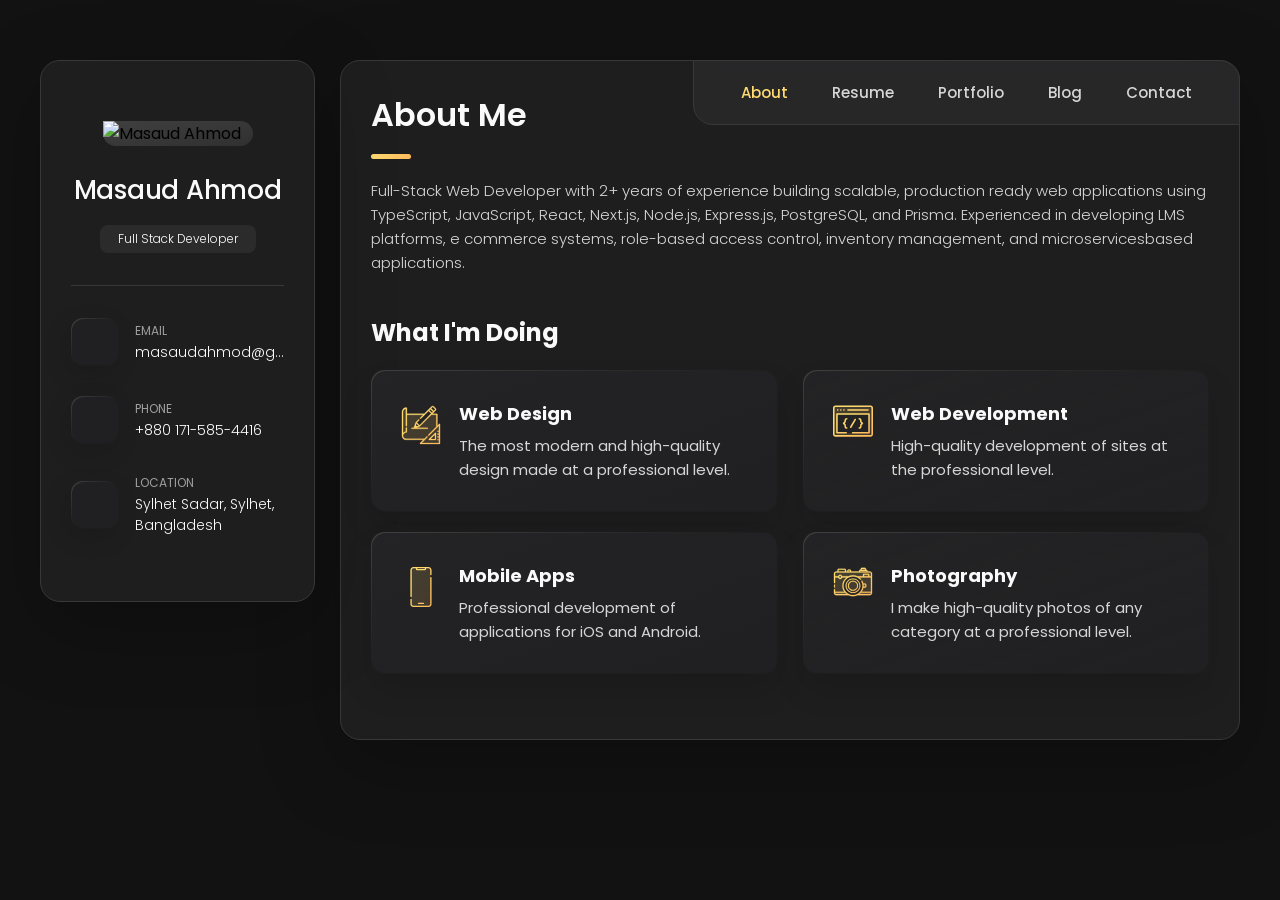
==== index.html @ 06e32bc2 "setup contact message api and wire with my backend server handle with fetch" ====
<!DOCTYPE html>
<html lang="en">

<head>
  <meta charset="UTF-8">
  <meta http-equiv="X-UA-Compatible" content="IE=edge">
  <meta name="viewport" content="width=device-width, initial-scale=1.0">
  <title>Masaud Ahmod - Personal Portfolio</title>

  <!--
    - favicon
  -->
  <link rel="shortcut icon" href="./assets/images/logo.ico" type="image/x-icon">

  <!--
    - custom css link
  -->
  <link rel="stylesheet" href="./assets/css/style.css">

  <!--
    - google font link
  -->
  <link rel="preconnect" href="https://fonts.googleapis.com">
  <link rel="preconnect" href="https://fonts.gstatic.com" crossorigin>
  <link href="https://fonts.googleapis.com/css2?family=Poppins:wght@300;400;500;600&display=swap" rel="stylesheet">
  <script type="module" src="https://unpkg.com/ionicons@7.1.0/dist/ionicons/ionicons.esm.js"></script>
  <script nomodule src="https://unpkg.com/ionicons@7.1.0/dist/ionicons/ionicons.js"></script>
</head>

<body>

  <!--
    - #MAIN
  -->

  <main>

    <!--
      - #SIDEBAR
    -->

    <aside class="sidebar" data-sidebar>

      <div class="sidebar-info">

        <figure class="avatar-box">
          <img src="https://avatars.githubusercontent.com/u/135444399?v=4" alt="Masaud Ahmod" width="80">
        </figure>

        <div class="info-content">
          <h1 class="name" title="Masaud Ahmod">Masaud Ahmod</h1>

          <p class="title">Full Stack Developer</p>
        </div>

        <button class="info_more-btn" data-sidebar-btn>
          <span>Show Contacts</span>

          <ion-icon name="chevron-down"></ion-icon>
        </button>

      </div>

      <div class="sidebar-info_more">

        <div class="separator"></div>

        <ul class="contacts-list">

          <li class="contact-item">

            <div class="icon-box">
              <ion-icon name="mail-outline"></ion-icon>
            </div>

            <div class="contact-info">
              <p class="contact-title">Email</p>

              <a href="mailto:masaudahmod@gmail.com" class="contact-link">masaudahmod@gmail.com</a>
            </div>

          </li>

          <li class="contact-item">

            <div class="icon-box">
              <ion-icon name="phone-portrait-outline"></ion-icon>
            </div>

            <div class="contact-info">
              <p class="contact-title">Phone</p>

              <a href="tel:+8801715854416" class="contact-link">+880 171-585-4416</a>
            </div>

          </li>

          <li class="contact-item">

            <div class="icon-box">
              <ion-icon name="location-outline"></ion-icon>
            </div>

            <div class="contact-info">
              <p class="contact-title">Location</p>

              <address>Sylhet Sadar, Sylhet, Bangladesh</address>
            </div>

          </li>

        </ul>

        <div class="separator"></div>

        <ul class="social-list">

          <li class="social-item">
            <a href="https://github.com/masaudahmod" target="_blank" rel="noopener noreferrer" class="social-link">
              <ion-icon class="socials-icons" name="logo-github"></ion-icon>
            </a>
          </li>

          <li class="social-item">
            <a href="https://www.linkedin.com/in/masaudahmod/" target="_blank" rel="noopener noreferrer"
              class="social-link">
              <ion-icon class="socials-icons" name="logo-linkedin"></ion-icon>
            </a>
          </li>

          <li class="social-item">
            <a href="https://www.facebook.com/masaudahmod" target="_blank" rel="noopener noreferrer"
              class="social-link">
              <ion-icon class="socials-icons" name="logo-facebook"></ion-icon>
            </a>
          </li>

          <li class="social-item">
            <a href="https://www.instagram.com/masaudahmod" target="_blank" rel="noopener noreferrer"
              class="social-link">
              <ion-icon class="socials-icons" name="logo-instagram"></ion-icon>
            </a>
          </li>

          <li class="social-item">
            <a href="https://twitter.com/masaudahmod" target="_blank" rel="noopener noreferrer" class="social-link">
              <ion-icon class="socials-icons" name="logo-twitter"></ion-icon>
            </a>
          </li>

        </ul>

      </div>

    </aside>





    <!--
      - #main-content
    -->

    <div class="main-content">

      <!--
        - #NAVBAR
      -->

      <nav class="navbar">

        <ul class="navbar-list">

          <li class="navbar-item">
            <button class="navbar-link active" data-nav-link>
              <ion-icon name="person-outline"></ion-icon>
              <span>About</span>
            </button>
          </li>

          <li class="navbar-item">
            <button class="navbar-link" data-nav-link>
              <ion-icon name="document-text-outline"></ion-icon>
              <span>Resume</span>
            </button>
          </li>

          <li class="navbar-item">
            <button class="navbar-link" data-nav-link>
              <ion-icon name="briefcase-outline"></ion-icon>
              <span>Portfolio</span>
            </button>
          </li>

          <li class="navbar-item">
            <button class="navbar-link" data-nav-link>
              <ion-icon name="newspaper-outline"></ion-icon>
              <span>Blog</span>
            </button>
          </li>

          <li class="navbar-item">
            <button class="navbar-link" data-nav-link>
              <ion-icon name="mail-outline"></ion-icon>
              <span>Contact</span>
            </button>
          </li>

        </ul>

      </nav>





      <!--
        - #ABOUT
      -->

      <article class="about  active" data-page="about">

        <header>
          <h2 class="h2 article-title">About me</h2>
        </header>

        <section class="about-text">
          <p>
            Full-Stack Web Developer with 2+ years of
            experience building scalable, production
            ready web applications using TypeScript,
            JavaScript, React, Next.js, Node.js, Express.js,
            PostgreSQL, and Prisma. Experienced in
            developing LMS platforms, e commerce
            systems, role-based access control,
            inventory management, and microservicesbased applications.
          </p>
        </section>


        <!--
          - service
        -->

        <section class="service">

          <h3 class="h3 service-title">What i'm doing</h3>

          <ul class="service-list">

            <li class="service-item">

              <div class="service-icon-box">
                <img src="./assets/images/icon-design.svg
                " alt="design icon" width="40">
              </div>

              <div class="service-content-box">
                <h4 class="h4 service-item-title">Web design</h4>

                <p class="service-item-text">
                  The most modern and high-quality design made at a professional level.
                </p>
              </div>

            </li>

            <li class="service-item">

              <div class="service-icon-box">
                <img src="./assets/images/icon-dev.svg" alt="Web development icon" width="40">
              </div>

              <div class="service-content-box">
                <h4 class="h4 service-item-title">Web development</h4>

                <p class="service-item-text">
                  High-quality development of sites at the professional level.
                </p>
              </div>

            </li>

            <li class="service-item">

              <div class="service-icon-box">
                <img src="./assets/images/icon-app.svg" alt="mobile app icon" width="40">
              </div>

              <div class="service-content-box">
                <h4 class="h4 service-item-title">Mobile apps</h4>

                <p class="service-item-text">
                  Professional development of applications for iOS and Android.
                </p>
              </div>

            </li>

            <li class="service-item">

              <div class="service-icon-box">
                <img src="./assets/images/icon-photo.svg" alt="camera icon" width="40">
              </div>

              <div class="service-content-box">
                <h4 class="h4 service-item-title">Photography</h4>

                <p class="service-item-text">
                  I make high-quality photos of any category at a professional level.
                </p>
              </div>

            </li>

          </ul>

        </section>

      </article>





      <!--
        - #RESUME
      -->

      <article class="resume" data-page="resume">

        <header>
          <h2 class="h2 article-title">Resume</h2>
        </header>

        <section class="timeline">

          <div class="title-wrapper">
            <div class="icon-box">
              <ion-icon name="book-outline"></ion-icon>
            </div>

            <h3 class="h3">Education</h3>
          </div>

          <ol class="timeline-list">

            <li class="timeline-item">

              <h4 class="h4 timeline-item-title">BA Hons in Political Science — National University</h4>

              <span>2023 — 2028</span>

              <p class="timeline-text">
                Pursuing a Bachelor of Arts (Honours) in Political Science at National University.
              </p>

            </li>

            <li class="timeline-item">

              <h4 class="h4 timeline-item-title">Higher Secondary Certificate — Shahjalal Jamia Islamia School & College
              </h4>

              <span>2021</span>

              <p class="timeline-text">
                Completed Higher Secondary Certificate in Science background.
              </p>

            </li>

          </ol>

        </section>

        <section class="timeline">

          <div class="title-wrapper">
            <div class="icon-box">
              <ion-icon name="book-outline"></ion-icon>
            </div>

            <h3 class="h3">Experience</h3>
          </div>

          <ol class="timeline-list">

            <li class="timeline-item">

              <h4 class="h4 timeline-item-title">Web Application Developer — Yoga with Doctor</h4>

              <span>Dec 2025 — Present</span>

              <p class="timeline-text">
                Building and maintaining web applications, focusing on scalable full-stack solutions and modern user
                experiences.
              </p>

            </li>

            <li class="timeline-item">

              <h4 class="h4 timeline-item-title">MERN Stack Developer — Freelance</h4>

              <span>Feb 2025 — Oct 2025</span>

              <p class="timeline-text">
                Developed full-stack web applications using MongoDB, Express.js, React.js, and Node.js for freelance
                clients.
              </p>

            </li>

          </ol>

        </section>

        <section class="skill">

          <h3 class="h3 skills-title">My skills</h3>

          <ul class="skills-list content-card">

            <li class="skills-item">

              <div class="title-wrapper">
                <h5 class="h5">JavaScript</h5>
                <data value="85">85%</data>
              </div>

              <div class="skill-progress-bg">
                <div class="skill-progress-fill" style="width: 85%;"></div>
              </div>

            </li>

            <li class="skills-item">

              <div class="title-wrapper">
                <h5 class="h5">React.js</h5>
                <data value="90">90%</data>
              </div>

              <div class="skill-progress-bg">
                <div class="skill-progress-fill" style="width: 90%;"></div>
              </div>

            </li>

            <li class="skills-item">

              <div class="title-wrapper">
                <h5 class="h5">Node.js & Express.js</h5>
                <data value="85">85%</data>
              </div>

              <div class="skill-progress-bg">
                <div class="skill-progress-fill" style="width: 85%;"></div>
              </div>

            </li>

            <li class="skills-item">

              <div class="title-wrapper">
                <h5 class="h5">MongoDB</h5>
                <data value="90">90%</data>
              </div>

              <div class="skill-progress-bg">
                <div class="skill-progress-fill" style="width: 90%;"></div>
              </div>

            </li>

            <li class="skills-item">

              <div class="title-wrapper">
                <h5 class="h5">Next.js</h5>
                <data value="80">80%</data>
              </div>

              <div class="skill-progress-bg">
                <div class="skill-progress-fill" style="width: 80%;"></div>
              </div>

            </li>

            <li class="skills-item">

              <div class="title-wrapper">
                <h5 class="h5">TypeScript</h5>
                <data value="75">75%</data>
              </div>

              <div class="skill-progress-bg">
                <div class="skill-progress-fill" style="width: 75%;"></div>
              </div>

            </li>

            <li class="skills-item">

              <div class="title-wrapper">
                <h5 class="h5">Docker</h5>
                <data value="70">70%</data>
              </div>

              <div class="skill-progress-bg">
                <div class="skill-progress-fill" style="width: 70%;"></div>
              </div>

            </li>

            <li class="skills-item">

              <div class="title-wrapper">
                <h5 class="h5">Linux & VPS</h5>
                <data value="75">75%</data>
              </div>

              <div class="skill-progress-bg">
                <div class="skill-progress-fill" style="width: 75%;"></div>
              </div>

            </li>

          </ul>

        </section>

      </article>





      <!--
        - #PORTFOLIO
      -->

      <article class="portfolio" data-page="portfolio">

        <header>
          <h2 class="h2 article-title">Portfolio</h2>
        </header>

        <section class="projects">

          <ul class="filter-list">

            <li class="filter-item">
              <button class="active" data-filter-btn>All</button>
            </li>

            <li class="filter-item">
              <button data-filter-btn>Web design</button>
            </li>

            <li class="filter-item">
              <button data-filter-btn>Applications</button>
            </li>

            <li class="filter-item">
              <button data-filter-btn>Web development</button>
            </li>

          </ul>

          <div class="filter-select-box">

            <button class="filter-select" data-select>

              <div class="select-value" data-selecct-value>Select category</div>

              <div class="select-icon">
                <ion-icon name="chevron-down"></ion-icon>
              </div>

            </button>

            <ul class="select-list">

              <li class="select-item">
                <button data-select-item>All</button>
              </li>

              <li class="select-item">
                <button data-select-item>Web design</button>
              </li>

              <li class="select-item">
                <button data-select-item>Applications</button>
              </li>

              <li class="select-item">
                <button data-select-item>Web development</button>
              </li>

            </ul>

          </div>

          <ul class="project-list">

            <li class="project-item  active" data-filter-item data-category="web development">
              <a href="#">

                <figure class="project-img">
                  <div class="project-item-icon-box">
                    <ion-icon name="eye-outline"></ion-icon>
                  </div>

                  <img src="./assets/images/project-1.jpg" alt="finance" loading="lazy">
                </figure>

                <h3 class="project-title">Finance</h3>

                <p class="project-category">Web development</p>

              </a>
            </li>

            <li class="project-item  active" data-filter-item data-category="web development">
              <a href="#">

                <figure class="project-img">
                  <div class="project-item-icon-box">
                    <ion-icon name="eye-outline"></ion-icon>
                  </div>

                  <img src="./assets/images/project-2.png" alt="orizon" loading="lazy">
                </figure>

                <h3 class="project-title">Orizon</h3>

                <p class="project-category">Web development</p>

              </a>
            </li>

            <li class="project-item  active" data-filter-item data-category="web design">
              <a href="#">

                <figure class="project-img">
                  <div class="project-item-icon-box">
                    <ion-icon name="eye-outline"></ion-icon>
                  </div>

                  <img src="./assets/images/project-3.jpg" alt="fundo" loading="lazy">
                </figure>

                <h3 class="project-title">Fundo</h3>

                <p class="project-category">Web design</p>

              </a>
            </li>

            <li class="project-item  active" data-filter-item data-category="applications">
              <a href="#">

                <figure class="project-img">
                  <div class="project-item-icon-box">
                    <ion-icon name="eye-outline"></ion-icon>
                  </div>

                  <img src="./assets/images/project-4.png" alt="brawlhalla" loading="lazy">
                </figure>

                <h3 class="project-title">Brawlhalla</h3>

                <p class="project-category">Applications</p>

              </a>
            </li>

            <li class="project-item  active" data-filter-item data-category="web design">
              <a href="#">

                <figure class="project-img">
                  <div class="project-item-icon-box">
                    <ion-icon name="eye-outline"></ion-icon>
                  </div>

                  <img src="./assets/images/project-5.png" alt="dsm." loading="lazy">
                </figure>

                <h3 class="project-title">DSM.</h3>

                <p class="project-category">Web design</p>

              </a>
            </li>

            <li class="project-item  active" data-filter-item data-category="web design">
              <a href="#">

                <figure class="project-img">
                  <div class="project-item-icon-box">
                    <ion-icon name="eye-outline"></ion-icon>
                  </div>

                  <img src="./assets/images/project-6.png" alt="metaspark" loading="lazy">
                </figure>

                <h3 class="project-title">MetaSpark</h3>

                <p class="project-category">Web design</p>

              </a>
            </li>

            <li class="project-item  active" data-filter-item data-category="web development">
              <a href="#">

                <figure class="project-img">
                  <div class="project-item-icon-box">
                    <ion-icon name="eye-outline"></ion-icon>
                  </div>

                  <img src="./assets/images/project-7.png" alt="summary" loading="lazy">
                </figure>

                <h3 class="project-title">Summary</h3>

                <p class="project-category">Web development</p>

              </a>
            </li>

            <li class="project-item  active" data-filter-item data-category="applications">
              <a href="#">

                <figure class="project-img">
                  <div class="project-item-icon-box">
                    <ion-icon name="eye-outline"></ion-icon>
                  </div>

                  <img src="./assets/images/project-8.jpg" alt="task manager" loading="lazy">
                </figure>

                <h3 class="project-title">Task Manager</h3>

                <p class="project-category">Applications</p>

              </a>
            </li>

            <li class="project-item  active" data-filter-item data-category="web development">
              <a href="#">

                <figure class="project-img">
                  <div class="project-item-icon-box">
                    <ion-icon name="eye-outline"></ion-icon>
                  </div>

                  <img src="./assets/images/project-9.png" alt="arrival" loading="lazy">
                </figure>

                <h3 class="project-title">Arrival</h3>

                <p class="project-category">Web development</p>

              </a>
            </li>

          </ul>

        </section>

      </article>





      <!--
        - #BLOG
      -->

      <article class="blog" data-page="blog">

        <header>
          <h2 class="h2 article-title">Blog</h2>
        </header>

        <section class="blog-posts">

          <ul class="blog-posts-list">

            <li class="blog-post-item">
              <a href="#">

                <figure class="blog-banner-box">
                  <img src="./assets/images/blog-1.jpg" alt="Design conferences in 2022" loading="lazy">
                </figure>

                <div class="blog-content">

                  <div class="blog-meta">
                    <p class="blog-category">Design</p>

                    <span class="dot"></span>

                    <time datetime="2022-02-23">Fab 23, 2022</time>
                  </div>

                  <h3 class="h3 blog-item-title">Design conferences in 2022</h3>

                  <p class="blog-text">
                    Veritatis et quasi architecto beatae vitae dicta sunt, explicabo.
                  </p>

                </div>

              </a>
            </li>

            <li class="blog-post-item">
              <a href="#">

                <figure class="blog-banner-box">
                  <img src="./assets/images/blog-2.jpg" alt="Best fonts every designer" loading="lazy">
                </figure>

                <div class="blog-content">

                  <div class="blog-meta">
                    <p class="blog-category">Design</p>

                    <span class="dot"></span>

                    <time datetime="2022-02-23">Fab 23, 2022</time>
                  </div>

                  <h3 class="h3 blog-item-title">Best fonts every designer</h3>

                  <p class="blog-text">
                    Sed ut perspiciatis, nam libero tempore, cum soluta nobis est eligendi.
                  </p>

                </div>

              </a>
            </li>

            <li class="blog-post-item">
              <a href="#">

                <figure class="blog-banner-box">
                  <img src="./assets/images/blog-3.jpg" alt="Design digest #80" loading="lazy">
                </figure>

                <div class="blog-content">

                  <div class="blog-meta">
                    <p class="blog-category">Design</p>

                    <span class="dot"></span>

                    <time datetime="2022-02-23">Fab 23, 2022</time>
                  </div>

                  <h3 class="h3 blog-item-title">Design digest #80</h3>

                  <p class="blog-text">
                    Excepteur sint occaecat cupidatat no proident, quis nostrum exercitationem ullam corporis suscipit.
                  </p>

                </div>

              </a>
            </li>

            <li class="blog-post-item">
              <a href="#">

                <figure class="blog-banner-box">
                  <img src="./assets/images/blog-4.jpg" alt="UI interactions of the week" loading="lazy">
                </figure>

                <div class="blog-content">

                  <div class="blog-meta">
                    <p class="blog-category">Design</p>

                    <span class="dot"></span>

                    <time datetime="2022-02-23">Fab 23, 2022</time>
                  </div>

                  <h3 class="h3 blog-item-title">UI interactions of the week</h3>

                  <p class="blog-text">
                    Enim ad minim veniam, consectetur adipiscing elit, quis nostrud exercitation ullamco laboris nisi.
                  </p>

                </div>

              </a>
            </li>

            <li class="blog-post-item">
              <a href="#">

                <figure class="blog-banner-box">
                  <img src="./assets/images/blog-5.jpg" alt="The forgotten art of spacing" loading="lazy">
                </figure>

                <div class="blog-content">

                  <div class="blog-meta">
                    <p class="blog-category">Design</p>

                    <span class="dot"></span>

                    <time datetime="2022-02-23">Fab 23, 2022</time>
                  </div>

                  <h3 class="h3 blog-item-title">The forgotten art of spacing</h3>

                  <p class="blog-text">
                    Maxime placeat, sed do eiusmod tempor incididunt ut labore et dolore magna aliqua.
                  </p>

                </div>

              </a>
            </li>

            <li class="blog-post-item">
              <a href="#">

                <figure class="blog-banner-box">
                  <img src="./assets/images/blog-6.jpg" alt="Design digest #79" loading="lazy">
                </figure>

                <div class="blog-content">

                  <div class="blog-meta">
                    <p class="blog-category">Design</p>

                    <span class="dot"></span>

                    <time datetime="2022-02-23">Fab 23, 2022</time>
                  </div>

                  <h3 class="h3 blog-item-title">Design digest #79</h3>

                  <p class="blog-text">
                    Optio cumque nihil impedit uo minus quod maxime placeat, velit esse cillum.
                  </p>

                </div>

              </a>
            </li>

          </ul>

        </section>

      </article>





      <!--
        - #CONTACT
      -->

      <article class="contact" data-page="contact">

        <header>
          <h2 class="h2 article-title">Contact</h2>
        </header>

        <section class="mapbox" data-mapbox>
          <figure>
            <iframe
              src="https://www.google.com/maps/embed?pb=!1m18!1m12!1m3!1d57989.5!2d91.8687!3d24.8949!2m3!1f0!2f0!3f0!3m2!1i1024!2i768!4f13.1!3m3!1m2!1s0x3750291e4567f4bd%3A0x47e0965d8a8b5e0e!2sSylhet%2C%20Bangladesh!5e0!3m2!1sen!2sbd!4v1647608789441!5m2!1sen!2sbd"
              width="400" height="300" loading="lazy"></iframe>
          </figure>
        </section>

        <section class="contact-form">

          <h3 class="h3 form-title">Contact Form</h3>

          <form class="form" id="contact-form" data-form>

            <div class="input-wrapper">
              <input type="text" name="fullname" class="form-input" placeholder="Full name" required data-form-input>

              <input type="email" name="email" class="form-input" placeholder="Email address" required data-form-input>
            </div>

            <textarea name="message" class="form-input" placeholder="Your Message" required data-form-input></textarea>

            <button class="form-btn" id="contact-submit-btn" type="submit" disabled data-form-btn>
              <ion-icon name="paper-plane"></ion-icon>
              <span>Send Message</span>
            </button>

            <p id="contact-status" class="form-status"></p>

          </form>

        </section>

      </article>

    </div>

  </main>






  <!--
    - custom js link
  -->
  <script src="./assets/js/script.js"></script>

  <!--
    - ionicon link
  -->
  <script type="module" src="https://unpkg.com/ionicons@5.5.2/dist/ionicons/ionicons.esm.js"></script>
  <script nomodule src="https://unpkg.com/ionicons@5.5.2/dist/ionicons/ionicons.js"></script>

</body>

</html>
---- assets/css/style.css ----
/*-----------------------------------*\
  #style.css
\*-----------------------------------*/


/**
 * copyright 2022 @codewithsadee
 */





/*-----------------------------------*\
  #CUSTOM PROPERTY
\*-----------------------------------*/

:root {

  /**
   * colors
   */

  /* gradient */

  --bg-gradient-onyx: linear-gradient(
    to bottom right, 
    hsl(240, 1%, 25%) 3%, 
    hsl(0, 0%, 19%) 97%
  );
  --bg-gradient-jet: linear-gradient(
    to bottom right, 
    hsla(240, 1%, 18%, 0.251) 0%, 
    hsla(240, 2%, 11%, 0) 100%
  ), hsl(240, 2%, 13%);
  --bg-gradient-yellow-1: linear-gradient(
    to bottom right, 
    hsl(45, 100%, 71%) 0%, 
    hsla(36, 100%, 69%, 0) 50%
  );
  --bg-gradient-yellow-2: linear-gradient(
    135deg, 
    hsla(45, 100%, 71%, 0.251) 0%, 
    hsla(35, 100%, 68%, 0) 59.86%
  ), hsl(240, 2%, 13%);
  --border-gradient-onyx: linear-gradient(
    to bottom right, 
    hsl(0, 0%, 25%) 0%, 
    hsla(0, 0%, 25%, 0) 50%
  );
  --text-gradient-yellow: linear-gradient(
    to right, 
    hsl(45, 100%, 72%), 
    hsl(35, 100%, 68%)
  );

  /* solid */

  --jet: hsl(0, 0%, 22%);
  --onyx: hsl(240, 1%, 17%);
  --eerie-black-1: hsl(240, 2%, 13%);
  --eerie-black-2: hsl(240, 2%, 12%);
  --smoky-black: hsl(0, 0%, 7%);
  --white-1: hsl(0, 0%, 100%);
  --white-2: hsl(0, 0%, 98%);
  --orange-yellow-crayola: hsl(45, 100%, 72%);
  --vegas-gold: hsl(45, 54%, 58%);
  --light-gray: hsl(0, 0%, 84%);
  --light-gray-70: hsla(0, 0%, 84%, 0.7);
  --bittersweet-shimmer: hsl(0, 43%, 51%);

  /**
   * typography
   */

  /* font-family */
  --ff-poppins: 'Poppins', sans-serif;

  /* font-size */
  --fs-1: 24px;
  --fs-2: 18px;
  --fs-3: 17px;
  --fs-4: 16px;
  --fs-5: 15px;
  --fs-6: 14px;
  --fs-7: 13px;
  --fs-8: 11px;

  /* font-weight */
  --fw-300: 300;
  --fw-400: 400;
  --fw-500: 500;
  --fw-600: 600;

  /**
   * shadow
   */
  
  --shadow-1: -4px 8px 24px hsla(0, 0%, 0%, 0.25);
  --shadow-2: 0 16px 30px hsla(0, 0%, 0%, 0.25);
  --shadow-3: 0 16px 40px hsla(0, 0%, 0%, 0.25);
  --shadow-4: 0 25px 50px hsla(0, 0%, 0%, 0.15);
  --shadow-5: 0 24px 80px hsla(0, 0%, 0%, 0.25);

  /**
   * transition
   */

  --transition-1: 0.25s ease;
  --transition-2: 0.5s ease-in-out;

}





/*-----------------------------------*\
  #RESET
\*-----------------------------------*/

*, *::before, *::after {
  margin: 0;
  padding: 0;
  box-sizing: border-box;
}

a { text-decoration: none; }

li { list-style: none; }

img, ion-icon, a, button, time, span { display: block; }

button {
  font: inherit;
  background: none;
  border: none;
  text-align: left;
  cursor: pointer;
}

input, textarea {
  display: block;
  width: 100%;
  background: none;
  font: inherit;
}

::selection {
  background: var(--orange-yellow-crayola);
  color: var(--smoky-black);
}

:focus { outline-color: var(--orange-yellow-crayola); }

html { font-family: var(--ff-poppins); }

body { background: var(--smoky-black); }





/*-----------------------------------*\
  #REUSED STYLE
\*-----------------------------------*/

.sidebar,
article {
  background: var(--eerie-black-2);
  border: 1px solid var(--jet);
  border-radius: 20px;
  padding: 15px;
  box-shadow: var(--shadow-1);
  z-index: 1;
}

.separator {
  width: 100%;
  height: 1px;
  background: var(--jet);
  margin: 16px 0;
}

.icon-box {
  position: relative;
  background: var(--border-gradient-onyx);
  width: 30px;
  height: 30px;
  border-radius: 8px;
  display: flex;
  justify-content: center;
  align-items: center;
  font-size: 16px;
  color: var(--orange-yellow-crayola);
  box-shadow: var(--shadow-1);
  z-index: 1;
}
/* social-media icons */
.socials-icons{
  color: var(--orange-yellow-crayola);

}

.icon-box::before {
  content: "";
  position: absolute;
  inset: 1px;
  background: var(--eerie-black-1);
  border-radius: inherit;
  z-index: -1;
}

.icon-box ion-icon { --ionicon-stroke-width: 35px; }

article { display: none; }

article.active {
  display: block;
  animation: fade 0.5s ease backwards;
}

@keyframes fade {
  0% { opacity: 0; }
  100% { opacity: 1; }
}

.h2,
.h3,
.h4,
.h5 {
  color: var(--white-2);
  text-transform: capitalize;
}

.h2 { font-size: var(--fs-1); }

.h3 { font-size: var(--fs-2); }

.h4 { font-size: var(--fs-4); }

.h5 {
  font-size: var(--fs-7);
  font-weight: var(--fw-500);
}

.article-title {
  position: relative;
  padding-bottom: 7px;
}

.article-title::after {
  content: "";
  position: absolute;
  bottom: 0;
  left: 0;
  width: 30px;
  height: 3px;
  background: var(--text-gradient-yellow);
  border-radius: 3px;
}

.has-scrollbar::-webkit-scrollbar {
  width: 5px; /* for vertical scrollbar */
  height: 5px; /* for horizontal scrollbar */
}

.has-scrollbar::-webkit-scrollbar-track {
  background: var(--onyx);
  border-radius: 5px;
}

.has-scrollbar::-webkit-scrollbar-thumb {
  background: var(--orange-yellow-crayola);
  border-radius: 5px;
}

.has-scrollbar::-webkit-scrollbar-button { width: 20px; }

.content-card {
  position: relative;
  background: var(--border-gradient-onyx);
  padding: 15px;
  padding-top: 45px;
  border-radius: 14px;
  box-shadow: var(--shadow-2);
  cursor: pointer;
  z-index: 1;
}

.content-card::before {
  content: "";
  position: absolute;
  inset: 1px;
  background: var(--bg-gradient-jet);
  border-radius: inherit;
  z-index: -1;
}





/*-----------------------------------*\
  #MAIN
\*-----------------------------------*/

main {
  margin: 15px 12px;
  margin-bottom: 75px;
  min-width: 259px;
}





/*-----------------------------------*\
  #SIDEBAR
\*-----------------------------------*/

.sidebar {
  margin-bottom: 15px;
  max-height: 112px;
  overflow: hidden;
  transition: var(--transition-2);
}

.sidebar.active { max-height: 405px; }

.sidebar-info {
  position: relative;
  display: flex;
  justify-content: flex-start;
  align-items: center;
  gap: 15px;
}

.avatar-box {
  background: var(--bg-gradient-onyx);
  border-radius: 20px;
}

.info-content .name {
  color: var(--white-2);
  font-size: var(--fs-3);
  font-weight: var(--fw-500);
  letter-spacing: -0.25px;
  margin-bottom: 10px;
}

.info-content .title {
  color: var(--white-1);
  background: var(--onyx);
  font-size: var(--fs-8);
  font-weight: var(--fw-300);
  width: max-content;
  padding: 3px 12px;
  border-radius: 8px;
}

.info_more-btn {
  position: absolute;
  top: -15px;
  right: -15px;
  border-radius: 0 15px;
  font-size: 13px;
  color: var(--orange-yellow-crayola);
  background: var(--border-gradient-onyx);
  padding: 10px;
  box-shadow: var(--shadow-2);
  transition: var(--transition-1);
  z-index: 1;
}

.info_more-btn::before {
  content: "";
  position: absolute;
  inset: 1px;
  border-radius: inherit;
  background: var(--bg-gradient-jet);
  transition: var(--transition-1);
  z-index: -1;
}

.info_more-btn:hover,
.info_more-btn:focus { background: var(--bg-gradient-yellow-1); }

.info_more-btn:hover::before,
.info_more-btn:focus::before { background: var(--bg-gradient-yellow-2); }

.info_more-btn span { display: none; }

.sidebar-info_more {
  opacity: 0;
  visibility: hidden;
  transition: var(--transition-2);
}

.sidebar.active .sidebar-info_more {
  opacity: 1;
  visibility: visible;
}

.contacts-list {
  display: grid;
  grid-template-columns: 1fr;
  gap: 16px;
}

.contact-item {
  min-width: 100%;
  display: flex;
  align-items: center;
  gap: 16px;
}

.contact-info {
  max-width: calc(100% - 46px);
  width: calc(100% - 46px);
}

.contact-title {
  color: var(--light-gray-70);
  font-size: var(--fs-8);
  text-transform: uppercase;
  margin-bottom: 2px;
}

.contact-info :is(.contact-link, time, address) {
  color: var(--white-2);
  font-size: var(--fs-7);
}

.contact-info address { font-style: normal; }

.social-list {
  display: flex;
  justify-content: flex-start;
  align-items: center;
  gap: 15px;
  padding-bottom: 4px;
  padding-left: 7px;
}

.social-item .social-link {
  color: var(--light-gray-70);
  font-size: 18px;
}


.social-item .social-link:hover { color: var(--light-gray); }





/*-----------------------------------*\
  #NAVBAR
\*-----------------------------------*/

.navbar {
  position: fixed;
  bottom: 0;
  left: 0;
  width: 100%;
  background: hsla(240, 1%, 17%, 0.75);
  backdrop-filter: blur(10px);
  border: 1px solid var(--jet);
  border-radius: 12px 12px 0 0;
  box-shadow: var(--shadow-2);
  z-index: 5;
}

.navbar-list {
  display: flex;
  flex-wrap: wrap;
  justify-content: center;
  align-items: center;
  padding: 0 10px;
}

.navbar-link {
  color: var(--light-gray);
  font-size: var(--fs-8);
  padding: 20px 7px;
  transition: color var(--transition-1);
}

.navbar-link:hover,
.navbar-link:focus { color: var(--light-gray-70); }

.navbar-link.active { color: var(--orange-yellow-crayola); }

.navbar-link ion-icon {
  display: none;
}


/* Mobile */
@media (max-width: 600px) {

  .navbar-link span {
    display: none;
  }

  .navbar-link ion-icon {
    display: block;
    font-size: 22px;
  }

  .navbar-list {
    gap: 5px;
    justify-content: space-around;
  }

  .navbar-link {
    padding: 15px 12px;
  }

}



/*-----------------------------------*\
  #ABOUT
\*-----------------------------------*/

.about .article-title { margin-bottom: 15px; }

.about-text {
  color: var(--light-gray);
  font-size: var(--fs-6);
  font-weight: var(--fw-300);
  line-height: 1.6;
}

.about-text p { margin-bottom: 15px; }



/**
 * #service 
 */

.service { margin-bottom: 35px; }

.service-title { margin-bottom: 20px; }

.service-list {
  display: grid;
  grid-template-columns: 1fr;
  gap: 20px;
}

.service-item {
  position: relative;
  background: var(--border-gradient-onyx);
  padding: 20px;
  border-radius: 14px;
  box-shadow: var(--shadow-2);
  z-index: 1;
}

.service-item::before {
  content: "";
  position: absolute;
  inset: 1px;
  background: var(--bg-gradient-jet);
  border-radius: inherit;
  z-index: -1;
}

.service-icon-box { margin-bottom: 10px; }

.service-icon-box img { margin: auto; }

.service-content-box { text-align: center; }

.service-item-title { margin-bottom: 7px; }

.service-item-text {
  color: var(--light-gray);
  font-size: var(--fs-6);
  font-weight: var(--fw-3);
  line-height: 1.6;
}


/**
 * #testimonials 
 */

.testimonials { margin-bottom: 30px; }

.testimonials-title { margin-bottom: 20px; }

.testimonials-list {
  display: flex;
  justify-content: flex-start;
  align-items: flex-start;
  gap: 15px;
  margin: 0 -15px;
  padding: 25px 15px;
  padding-bottom: 35px;
  overflow-x: auto;
  scroll-behavior: smooth;
  overscroll-behavior-inline: contain;
  scroll-snap-type: inline mandatory;
}

.testimonials-item {
  min-width: 100%;
  scroll-snap-align: center;
}

.testimonials-avatar-box {
  position: absolute;
  top: 0;
  left: 0;
  transform: translate(15px, -25px);
  background: var(--bg-gradient-onyx);
  border-radius: 14px;
  box-shadow: var(--shadow-1);
}

.testimonials-item-title { margin-bottom: 7px; }

.testimonials-text {
  color: var(--light-gray);
  font-size: var(--fs-6);
  font-weight: var(--fw-300);
  line-height: 1.6;
  display: -webkit-box;
  line-clamp: 4;
  -webkit-line-clamp: 4;
  -webkit-box-orient: vertical;
  overflow: hidden;
}


/**
 * #testimonials-modal
 */

.modal-container {
  position: fixed;
  top: 0;
  left: 0;
  width: 100%;
  height: 100%;
  display: flex;
  justify-content: center;
  align-items: center;
  overflow-y: auto;
  overscroll-behavior: contain;
  z-index: 20;
  pointer-events: none;
  visibility: hidden;
}

.modal-container::-webkit-scrollbar { display: none; }

.modal-container.active {
  pointer-events: all;
  visibility: visible;
}

.overlay {
  position: fixed;
  top: 0;
  left: 0;
  width: 100%;
  height: 100vh;
  background: hsl(0, 0%, 5%);
  opacity: 0;
  visibility: hidden;
  pointer-events: none;
  z-index: 1;
  transition: var(--transition-1);
}

.overlay.active {
  opacity: 0.8;
  visibility: visible;
  pointer-events: all;
}

.testimonials-modal {
  background: var(--eerie-black-2);
  position: relative;
  padding: 15px;
  margin: 15px 12px;
  border: 1px solid var(--jet);
  border-radius: 14px;
  box-shadow: var(--shadow-5);
  transform: scale(1.2);
  opacity: 0;
  transition: var(--transition-1);
  z-index: 2;
}

.modal-container.active .testimonials-modal {
  transform: scale(1);
  opacity: 1;
}

.modal-close-btn {
  position: absolute;
  top: 15px;
  right: 15px;
  background: var(--onyx);
  border-radius: 8px;
  width: 32px;
  height: 32px;
  display: flex;
  justify-content: center;
  align-items: center;
  color: var(--white-2);
  font-size: 18px;
  opacity: 0.7;
}

.modal-close-btn:hover,
.modal-close-btn:focus { opacity: 1; }

.modal-close-btn ion-icon { --ionicon-stroke-width: 50px; }

.modal-avatar-box {
  background: var(--bg-gradient-onyx);
  width: max-content;
  border-radius: 14px;
  margin-bottom: 15px;
  box-shadow: var(--shadow-2);
}

.modal-img-wrapper > img { display: none; }

.modal-title { margin-bottom: 4px; }

.modal-content time {
  font-size: var(--fs-6);
  color: var(--light-gray-70);
  font-weight: var(--fw-300);
  margin-bottom: 10px;
}

.modal-content p {
  color: var(--light-gray);
  font-size: var(--fs-6);
  font-weight: var(--fw-300);
  line-height: 1.6;
}


/**
 * #clients 
 */

.clients { margin-bottom: 15px; }

.clients-list {
  display: flex;
  justify-content: flex-start;
  align-items: flex-start;
  gap: 15px;
  margin: 0 -15px;
  padding: 25px;
  padding-bottom: 25px;
  overflow-x: auto;
  scroll-behavior: smooth;
  overscroll-behavior-inline: contain;
  scroll-snap-type: inline mandatory;
  scroll-padding-inline: 25px;
}

.clients-item {
  min-width: 50%;
  scroll-snap-align: start;
}

.clients-item img {
  width: 100%;
  filter: grayscale(1);
  transition: var(--transition-1);
}

.clients-item img:hover { filter: grayscale(0); }





/*-----------------------------------*\
  #RESUME
\*-----------------------------------*/

.article-title { margin-bottom: 30px; }


/**
 * education and experience 
 */

.timeline { margin-bottom: 30px; }

.timeline .title-wrapper {
  display: flex;
  align-items: center;
  gap: 15px;
  margin-bottom: 25px;
}

.timeline-list {
  font-size: var(--fs-6);
  margin-left: 45px;
}

.timeline-item { position: relative; }

.timeline-item:not(:last-child) { margin-bottom: 20px; }

.timeline-item-title {
  font-size: var(--fs-6);
  line-height: 1.3;
  margin-bottom: 7px;
}

.timeline-list span {
  color: var(--vegas-gold);
  font-weight: var(--fw-400);
  line-height: 1.6;
}

.timeline-item:not(:last-child)::before {
  content: "";
  position: absolute;
  top: -25px;
  left: -30px;
  width: 1px;
  height: calc(100% + 50px);
  background: var(--jet);
}

.timeline-item::after {
  content: "";
  position: absolute;
  top: 5px;
  left: -33px;
  height: 6px;
  width: 6px;
  background: var(--text-gradient-yellow);
  border-radius: 50%;
  box-shadow: 0 0 0 4px var(--jet);
}

.timeline-text {
  color: var(--light-gray);
  font-weight: var(--fw-300);
  line-height: 1.6;
}


/**
 * skills 
 */

.skills-title { margin-bottom: 20px; }

.skills-list { padding: 20px; }


.skills-item:not(:last-child) { margin-bottom: 15px; }

.skill .title-wrapper {
  display: flex;
  align-items: center;
  gap: 5px;
  margin-bottom: 8px;
}

.skill .title-wrapper data {
  color: var(--light-gray);
  font-size: var(--fs-7);
  font-weight: var(--fw-300);
}

.skill-progress-bg {
  background: var(--jet);
  width: 100%;
  height: 8px;
  border-radius: 10px;
}

.skill-progress-fill {
  background: var(--text-gradient-yellow);
  height: 100%;
  border-radius: inherit;
}





/*-----------------------------------*\
  #PORTFOLIO
\*-----------------------------------*/

.filter-list { display: none; }

.filter-select-box {
  position: relative;
  margin-bottom: 25px;
}

.filter-select {
  background: var(--eerie-black-2);
  color: var(--light-gray);
  display: flex;
  justify-content: space-between;
  align-items: center;
  width: 100%;
  padding: 12px 16px;
  border: 1px solid var(--jet);
  border-radius: 14px;
  font-size: var(--fs-6);
  font-weight: var(--fw-300);
}

.filter-select.active .select-icon { transform: rotate(0.5turn); }

.select-list {
  background: var(--eerie-black-2);
  position: absolute;
  top: calc(100% + 6px);
  width: 100%;
  padding: 6px;
  border: 1px solid var(--jet);
  border-radius: 14px;
  z-index: 2;
  opacity: 0;
  visibility: hidden;
  pointer-events: none;
  transition: 0.15s ease-in-out;
}

.filter-select.active + .select-list {
  opacity: 1;
  visibility: visible;
  pointer-events: all;
}

.select-item button {
  background: var(--eerie-black-2);
  color: var(--light-gray);
  font-size: var(--fs-6);
  font-weight: var(--fw-300);
  text-transform: capitalize;
  width: 100%;
  padding: 8px 10px;
  border-radius: 8px;
}

.select-item button:hover { --eerie-black-2: hsl(240, 2%, 20%); }

.project-list {
  display: grid;
  grid-template-columns: 1fr;
  gap: 30px;
  margin-bottom: 10px;
}

.project-item { display: none; }

.project-item.active {
  display: block;
  animation: scaleUp 0.25s ease forwards;
}

@keyframes scaleUp {
  0% { transform: scale(0.5); }
  100% { transform: scale(1); }
}

.project-item > a { width: 100%; }

.project-img {
  position: relative;
  width: 100%;
  height: 200px;
  border-radius: 16px;
  overflow: hidden;
  margin-bottom: 15px;
}

.project-img::before {
  content: "";
  position: absolute;
  top: 0;
  left: 0;
  width: 100%;
  height: 100%;
  background: transparent;
  z-index: 1;
  transition: var(--transition-1);
}

.project-item > a:hover .project-img::before { background: hsla(0, 0%, 0%, 0.5); }

.project-item-icon-box {
  --scale: 0.8;

  background: var(--jet);
  color: var(--orange-yellow-crayola);
  position: absolute;
  top: 50%;
  left: 50%;
  transform: translate(-50%, -50%) scale(var(--scale));
  font-size: 20px;
  padding: 18px;
  border-radius: 12px;
  opacity: 0;
  z-index: 1;
  transition: var(--transition-1);
}

.project-item > a:hover .project-item-icon-box {
  --scale: 1;
  opacity: 1;
}

.project-item-icon-box ion-icon { --ionicon-stroke-width: 50px; }

.project-img img {
  width: 100%;
  height: 100%;
  object-fit: cover;
  transition: var(--transition-1);
}

.project-item > a:hover img { transform: scale(1.1); }

.project-title,
.project-category { margin-left: 10px; }

.project-title {
  color: var(--white-2);
  font-size: var(--fs-5);
  font-weight: var(--fw-400);
  text-transform: capitalize;
  line-height: 1.3;
}

.project-category {
  color: var(--light-gray-70);
  font-size: var(--fs-6);
  font-weight: var(--fw-300);
}





/*-----------------------------------*\
  #BLOG
\*-----------------------------------*/

.blog-posts { margin-bottom: 10px; }

.blog-posts-list {
  display: grid;
  grid-template-columns: 1fr;
  gap: 20px;
}

.blog-post-item > a {
  position: relative;
  background: var(--border-gradient-onyx);
  height: 100%;
  box-shadow: var(--shadow-4);
  border-radius: 16px;
  z-index: 1;
}

.blog-post-item > a::before {
  content: "";
  position: absolute;
  inset: 1px;
  border-radius: inherit;
  background: var(--eerie-black-1);
  z-index: -1;
}

.blog-banner-box {
  width: 100%;
  height: 200px;
  border-radius: 12px;
  overflow: hidden;
}

.blog-banner-box img {
  width: 100%;
  height: 100%;
  object-fit: cover;
  transition: var(--transition-1);
}

.blog-post-item > a:hover .blog-banner-box img { transform: scale(1.1); }

.blog-content { padding: 15px; }

.blog-meta {
  display: flex;
  justify-content: flex-start;
  align-items: center;
  gap: 7px;
  margin-bottom: 10px;
}

.blog-meta :is(.blog-category, time) {
  color: var(--light-gray-70);
  font-size: var(--fs-6);
  font-weight: var(--fw-300);
}

.blog-meta .dot {
  background: var(--light-gray-70);
  width: 4px;
  height: 4px;
  border-radius: 4px;
}

.blog-item-title {
  margin-bottom: 10px;
  line-height: 1.3;
  transition: var(--transition-1);
}

.blog-post-item > a:hover .blog-item-title { color: var(--orange-yellow-crayola); }

.blog-text {
  color: var(--light-gray);
  font-size: var(--fs-6);
  font-weight: var(--fw-300);
  line-height: 1.6;
}





/*-----------------------------------*\
  #CONTACT
\*-----------------------------------*/

.mapbox {
  position: relative;
  height: 250px;
  width: 100%;
  border-radius: 16px;
  margin-bottom: 30px;
  border: 1px solid var(--jet);
  overflow: hidden;
}

.mapbox figure { height: 100%; }

.mapbox iframe {
  width: 100%;
  height: 100%;
  border: none;
  filter: grayscale(1) invert(1);
}

.contact-form { margin-bottom: 10px; }

.form-title { margin-bottom: 20px; }

.input-wrapper {
  display: grid;
  grid-template-columns: 1fr;
  gap: 25px;
  margin-bottom: 25px;
}

.form-input {
  color: var(--white-2);
  font-size: var(--fs-6);
  font-weight: var(--fw-400);
  padding: 13px 20px;
  border: 1px solid var(--jet);
  border-radius: 14px;
  outline: none;
}

.form-input::placeholder { font-weight: var(--fw-500); }

.form-input:focus { border-color: var(--orange-yellow-crayola); }

textarea.form-input {
  min-height: 100px;
  height: 120px;
  max-height: 200px;
  resize: vertical;
  margin-bottom: 25px;
}

textarea.form-input::-webkit-resizer { display: none; }

.form-input:focus:invalid { border-color: var(--bittersweet-shimmer); }

.form-btn {
  position: relative;
  width: 100%;
  background: var(--border-gradient-onyx);
  color: var(--orange-yellow-crayola);
  display: flex;
  justify-content: center;
  align-items: center;
  gap: 10px;
  padding: 13px 20px;
  border-radius: 14px;
  font-size: var(--fs-6);
  text-transform: capitalize;
  box-shadow: var(--shadow-3);
  z-index: 1;
  transition: var(--transition-1);
}

.form-btn::before {
  content: "";
  position: absolute;
  inset: 1px;
  background: var(--bg-gradient-jet);
  border-radius: inherit;
  z-index: -1;
  transition: var(--transition-1);
}

.form-btn ion-icon { font-size: 16px; }

.form-btn:hover { background: var(--bg-gradient-yellow-1); }

.form-btn:hover::before { background: var(--bg-gradient-yellow-2); }

.form-btn:disabled {
  opacity: 0.7;
  cursor: not-allowed;
}

.form-btn:disabled:hover { background: var(--border-gradient-onyx); }

.form-btn:disabled:hover::before { background: var(--bg-gradient-jet); }





/*-----------------------------------*\
  #RESPONSIVE
\*-----------------------------------*/

/**
 * responsive larger than 450px screen
 */

@media (min-width: 450px) {

  /**
   * client
   */

  .clients-item { min-width: calc(33.33% - 10px); }



  /**
   * #PORTFOLIO, BLOG 
   */

  .project-img,
  .blog-banner-box { height: auto; }

}





/**
 * responsive larger than 580px screen
 */

@media (min-width: 580px) {

  /**
   * CUSTOM PROPERTY
   */

  :root {

    /**
     * typography
     */

    --fs-1: 32px;
    --fs-2: 24px;
    --fs-3: 26px;
    --fs-4: 18px;
    --fs-6: 15px;
    --fs-7: 15px;
    --fs-8: 12px;

  }



  /**
   * #REUSED STYLE
   */

  .sidebar, article {
    width: 520px;
    margin-inline: auto;
    padding: 30px;
  }

  .article-title {
    font-weight: var(--fw-600);
    padding-bottom: 15px;
  }

  .article-title::after {
    width: 40px;
    height: 5px;
  }

  .icon-box {
    width: 48px;
    height: 48px;
    border-radius: 12px;
    font-size: 18px;
  }



  /**
   * #MAIN
   */

  main {
    margin-top: 60px;
    margin-bottom: 100px;
  }



  /**
   * #SIDEBAR
   */

  .sidebar {
    max-height: 180px;
    margin-bottom: 30px;
  }

  .sidebar.active { max-height: 584px; }

  .sidebar-info { gap: 25px; }

  .avatar-box { border-radius: 30px; }

  .avatar-box img { width: 120px; }

  .info-content .name { margin-bottom: 15px; }

  .info-content .title { padding: 5px 18px; }

  .info_more-btn {
    top: -30px;
    right: -30px;
    padding: 10px 15px;
  }

  .info_more-btn span {
    display: block;
    font-size: var(--fs-8);
  }

  .info_more-btn ion-icon { display: none; }

  .separator { margin: 32px 0; }

  .contacts-list { gap: 20px; }

  .contact-info {
    max-width: calc(100% - 64px);
    width: calc(100% - 64px);
  }



  /**
   * #NAVBAR
   */

  .navbar { border-radius: 20px 20px 0 0; }

  .navbar-list { gap: 20px; }

  .navbar-link { --fs-8: 14px; }



  /**
   * #ABOUT
   */

  .about .article-title { margin-bottom: 20px; }

  .about-text { margin-bottom: 40px; }

  /* service */

  .service-item {
    display: flex;
    justify-content: flex-start;
    align-items: flex-start;
    gap: 18px;
    padding: 30px;
  }

  .service-icon-box {
    margin-bottom: 0;
    margin-top: 5px;
  }

  .service-content-box { text-align: left; }

  /* testimonials */

  .testimonials-title { margin-bottom: 25px; }

  .testimonials-list {
    gap: 30px;
    margin: 0 -30px;
    padding: 30px;
    padding-bottom: 35px;
  }

  .content-card {
    padding: 30px;
    padding-top: 25px;
  }

  .testimonials-avatar-box {
    transform: translate(30px, -30px);
    border-radius: 20px;
  }

  .testimonials-avatar-box img { width: 80px; }

  .testimonials-item-title {
    margin-bottom: 10px;
    margin-left: 95px;
  }

  .testimonials-text {
    line-clamp: 2;
    -webkit-line-clamp: 2;
  }

  /* testimonials modal */

  .modal-container { padding: 20px; }

  .testimonials-modal {
    display: flex;
    justify-content: flex-start;
    align-items: stretch;
    gap: 25px;
    padding: 30px;
    border-radius: 20px;
  }

  .modal-img-wrapper {
    display: flex;
    flex-direction: column;
    align-items: center;
  }

  .modal-avatar-box {
    border-radius: 18px;
    margin-bottom: 0;
  }

  .modal-avatar-box img { width: 65px; }

  .modal-img-wrapper > img {
    display: block;
    flex-grow: 1;
    width: 35px;
  }

  /* clients */

  .clients-list {
    gap: 50px;
    margin: 0 -30px;
    padding: 45px;
    scroll-padding-inline: 45px;
  }

  .clients-item { min-width: calc(33.33% - 35px); }



  /**
   * #RESUME
   */

  .timeline-list { margin-left: 65px; }

  .timeline-item:not(:last-child)::before { left: -40px; }

  .timeline-item::after {
    height: 8px;
    width: 8px;
    left: -43px;
  }

  .skills-item:not(:last-child) { margin-bottom: 25px; }



  /**
   * #PORTFOLIO, BLOG
   */

  .project-img, .blog-banner-box { border-radius: 16px; }

  .blog-posts-list { gap: 30px; }

  .blog-content { padding: 25px; }



  /**
   * #CONTACT
   */

  .mapbox {
    height: 380px;
    border-radius: 18px;
  }

  .input-wrapper {
    gap: 30px;
    margin-bottom: 30px;
  }

  .form-input { padding: 15px 20px; }

  textarea.form-input { margin-bottom: 30px; }

  .form-btn {
    --fs-6: 16px;
    padding: 16px 20px;
  }

  .form-btn ion-icon { font-size: 18px; }

}





/**
 * responsive larger than 768px screen
 */

@media (min-width: 768px) {

  /**
   * REUSED STYLE
   */

  .sidebar, article { width: 700px; }

  .has-scrollbar::-webkit-scrollbar-button { width: 100px; }



  /**
   * SIDEBAR
   */

  .contacts-list {
    grid-template-columns: 1fr 1fr;
    gap: 30px 15px;
  }



  /**
   * NAVBAR
   */

  .navbar-link { --fs-8: 15px; }



  /**
   * ABOUT
   */

  /* testimonials modal */

  .testimonials-modal {
    gap: 35px;
    max-width: 680px;
  }

  .modal-avatar-box img { width: 80px; }



  /**
   * PORTFOLIO
   */

  .article-title { padding-bottom: 20px; }

  .filter-select-box { display: none; }

  .filter-list {
    display: flex;
    justify-content: flex-start;
    align-items: center;
    gap: 25px;
    padding-left: 5px;
    margin-bottom: 30px;
  }

  .filter-item button {
    color: var(--light-gray);
    font-size: var(--fs-5);
    transition: var(--transition-1);
  }

  .filter-item button:hover { color: var(--light-gray-70); }

  .filter-item button.active { color: var(--orange-yellow-crayola); }

  /* portfolio and blog grid */

  .project-list, .blog-posts-list { grid-template-columns: 1fr 1fr; }



  /**
   * CONTACT
   */

  .input-wrapper { grid-template-columns: 1fr 1fr; }

  .form-btn {
    width: max-content;
    margin-left: auto;
  }
  
}





/**
 * responsive larger than 1024px screen
 */

@media (min-width: 1024px) {

  /**
   * CUSTOM PROPERTY
   */

  :root {

    /**
    * shadow
    */

    --shadow-1: -4px 8px 24px hsla(0, 0%, 0%, 0.125);
    --shadow-2: 0 16px 30px hsla(0, 0%, 0%, 0.125);
    --shadow-3: 0 16px 40px hsla(0, 0%, 0%, 0.125);

  }



  /**
   * REUSED STYLE
   */

  .sidebar, article {
    width: 950px;
    box-shadow: var(--shadow-5);
  }



  /**
   * MAIN 
   */

  main { margin-bottom: 60px; }

  .main-content {
    position: relative;
    width: max-content;
    margin: auto;
  }



  /**
   * NAVBAR
   */

  .navbar {
    position: absolute;
    bottom: auto;
    top: 0;
    left: auto;
    right: 0;
    width: max-content;
    border-radius: 0 20px;
    padding: 0 20px;
    box-shadow: none;
  }

  .navbar-list {
    gap: 30px;
    padding: 0 20px;
  }

  .navbar-link { font-weight: var(--fw-500); }



  /**
   * ABOUT
   */

  /* service */

  .service-list {
    grid-template-columns: 1fr 1fr;
    gap: 20px 25px;
  }

  /* testimonials */

  .testimonials-item { min-width: calc(50% - 15px); }

  /* clients */

  .clients-item { min-width: calc(25% - 38px); }



  /**
   * PORTFOLIO
   */

  .project-list { grid-template-columns: repeat(3, 1fr); }



  /**
   * BLOG
   */

  .blog-banner-box { height: 230px; }

}





/**
 * responsive larger than 1250px screen
 */

@media (min-width: 1250px) {

  /**
   * RESET
   */

  body::-webkit-scrollbar { width: 20px; }

  body::-webkit-scrollbar-track { background: var(--smoky-black); }

  body::-webkit-scrollbar-thumb {
    border: 5px solid var(--smoky-black);
    background: hsla(0, 0%, 100%, 0.1);
    border-radius: 20px;
    box-shadow: inset 1px 1px 0 hsla(0, 0%, 100%, 0.11),
                inset -1px -1px 0 hsla(0, 0%, 100%, 0.11);
  }

  body::-webkit-scrollbar-thumb:hover { background: hsla(0, 0%, 100%, 0.15); }

  body::-webkit-scrollbar-button { height: 60px; }



  /**
   * REUSED STYLE
   */

  .sidebar, article { width: auto; }

  article { min-height: 100%; }



  /**
   * MAIN
   */

  main {
    max-width: 1200px;
    margin-inline: auto;
    display: flex;
    justify-content: center;
    align-items: stretch;
    gap: 25px;
  }

  .main-content {
    min-width: 75%;
    width: 75%;
    margin: 0;
  }



  /**
   * SIDEBAR
   */

  .sidebar {
    position: sticky;
    top: 60px;
    max-height: max-content;
    height: 100%;
    margin-bottom: 0;
    padding-top: 60px;
    z-index: 1;
  }

  .sidebar-info { flex-direction: column; }

  .avatar-box img { width: 150px; }

  .info-content .name {
    white-space: nowrap;
    text-align: center;
  }

  .info-content .title { margin: auto; }

  .info_more-btn { display: none; }

  .sidebar-info_more {
    opacity: 1;
    visibility: visible;
  }

  .contacts-list { grid-template-columns: 1fr; }

  .contact-info :is(.contact-link) {
    white-space: nowrap;
    overflow: hidden;
    text-overflow: ellipsis;
  }

  .contact-info :is(.contact-link, time, address) {
    --fs-7: 14px;
    font-weight: var(--fw-300);
  }

  .separator:last-of-type {
    margin: 15px 0;
    opacity: 0;
  }

  .social-list { justify-content: center; }



  /**
	 * RESUME
	 */

  .timeline-text { max-width: 700px; }

}

/* Contact form toast */
.form-status {
  position: fixed;
  top: 25px;
  right: 25px;

  min-width: 280px;
  max-width: 400px;

  padding: 14px 18px;
  border-radius: 10px;

  background: #222;
  color: #fff;

  font-size: 14px;
  font-weight: 500;
  line-height: 1.5;

  box-shadow: 0 8px 25px rgba(0, 0, 0, 0.25);

  z-index: 9999;

  /* Hidden initially */
  opacity: 0;
  visibility: hidden;
  transform: translateX(120%);

  transition:
    opacity 0.3s ease,
    visibility 0.3s ease,
    transform 0.3s ease;
}

/* Show toast */
.form-status.show {
  opacity: 1;
  visibility: visible;
  transform: translateX(0);
}

/* Success */
.form-status.success {
  background: #1f8f55;
}

/* Error */
.form-status.error {
  background: #c0392b;
}

/* Mobile */
@media (max-width: 600px) {
  .form-status {
    top: 15px;
    right: 15px;
    left: 15px;

    min-width: auto;
    max-width: none;

    text-align: center;
  }
}
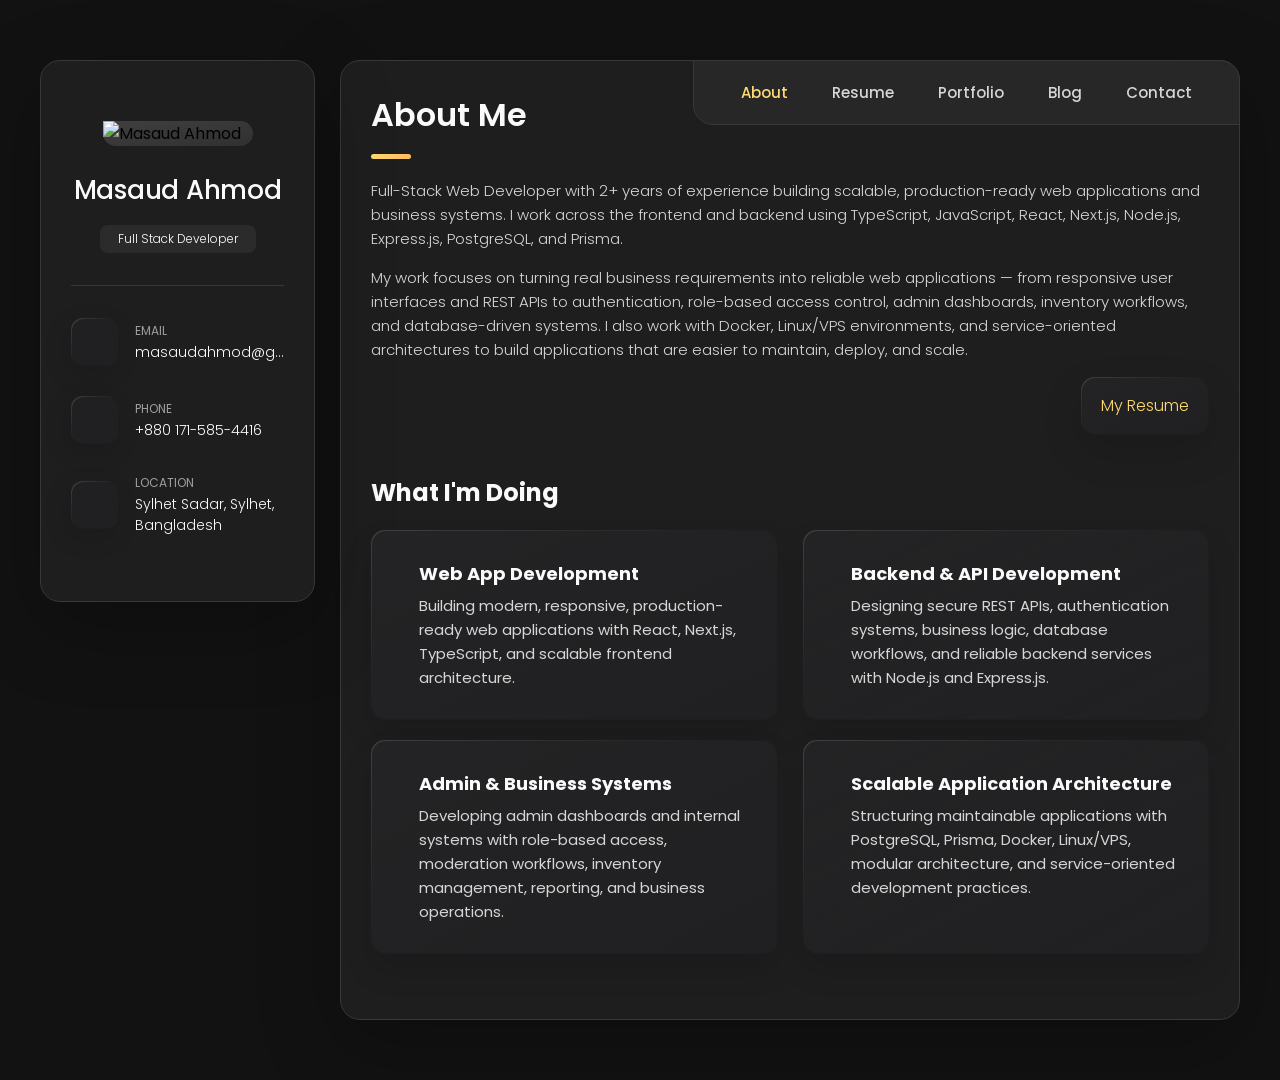
==== commit c80b4498: "Refactor resume and website content for clarity and consistency; update project descriptions and ski" ====
--- a/index.html
+++ b/index.html
@@ -227,15 +227,23 @@
 
         <section class="about-text">
           <p>
-            Full-Stack Web Developer with 2+ years of
-            experience building scalable, production
-            ready web applications using TypeScript,
-            JavaScript, React, Next.js, Node.js, Express.js,
-            PostgreSQL, and Prisma. Experienced in
-            developing LMS platforms, e commerce
-            systems, role-based access control,
-            inventory management, and microservicesbased applications.
+            Full-Stack Web Developer with 2+ years of experience building
+            scalable, production-ready web applications and business systems.
+            I work across the frontend and backend using TypeScript,
+            JavaScript, React, Next.js, Node.js, Express.js, PostgreSQL,
+            and Prisma.
           </p>
+
+          <p>
+            My work focuses on turning real business requirements into
+            reliable web applications — from responsive user interfaces
+            and REST APIs to authentication, role-based access control,
+            admin dashboards, inventory workflows, and database-driven
+            systems. I also work with Docker, Linux/VPS environments,
+            and service-oriented architectures to build applications that
+            are easier to maintain, deploy, and scale.
+          </p>
+          <a href="/assets/MasaudAhmod-full-stack.pdf" target="_blank" class="form-btn">My Resume</a>
         </section>
 
 
@@ -245,22 +253,22 @@
 
         <section class="service">
 
-          <h3 class="h3 service-title">What i'm doing</h3>
+          <h3 class="h3 service-title">What I'm Doing</h3>
 
           <ul class="service-list">
 
             <li class="service-item">
 
               <div class="service-icon-box">
-                <img src="./assets/images/icon-design.svg
-                " alt="design icon" width="40">
+                <ion-icon name="code-slash-outline"></ion-icon>
               </div>
 
               <div class="service-content-box">
-                <h4 class="h4 service-item-title">Web design</h4>
+                <h4 class="h4 service-item-title">Web App Development</h4>
 
                 <p class="service-item-text">
-                  The most modern and high-quality design made at a professional level.
+                  Building modern, responsive, production-ready web applications
+                  with React, Next.js, TypeScript, and scalable frontend architecture.
                 </p>
               </div>
 
@@ -269,14 +277,15 @@
             <li class="service-item">
 
               <div class="service-icon-box">
-                <img src="./assets/images/icon-dev.svg" alt="Web development icon" width="40">
+                <ion-icon name="server-outline"></ion-icon>
               </div>
 
               <div class="service-content-box">
-                <h4 class="h4 service-item-title">Web development</h4>
+                <h4 class="h4 service-item-title">Backend & API Development</h4>
 
                 <p class="service-item-text">
-                  High-quality development of sites at the professional level.
+                  Designing secure REST APIs, authentication systems, business logic,
+                  database workflows, and reliable backend services with Node.js and Express.js.
                 </p>
               </div>
 
@@ -285,14 +294,15 @@
             <li class="service-item">
 
               <div class="service-icon-box">
-                <img src="./assets/images/icon-app.svg" alt="mobile app icon" width="40">
+                <ion-icon name="settings-outline"></ion-icon>
               </div>
 
               <div class="service-content-box">
-                <h4 class="h4 service-item-title">Mobile apps</h4>
+                <h4 class="h4 service-item-title">Admin & Business Systems</h4>
 
                 <p class="service-item-text">
-                  Professional development of applications for iOS and Android.
+                  Developing admin dashboards and internal systems with role-based access,
+                  moderation workflows, inventory management, reporting, and business operations.
                 </p>
               </div>
 
@@ -301,14 +311,15 @@
             <li class="service-item">
 
               <div class="service-icon-box">
-                <img src="./assets/images/icon-photo.svg" alt="camera icon" width="40">
+                <ion-icon name="layers-outline"></ion-icon>
               </div>
 
               <div class="service-content-box">
-                <h4 class="h4 service-item-title">Photography</h4>
+                <h4 class="h4 service-item-title">Scalable Application Architecture</h4>
 
                 <p class="service-item-text">
-                  I make high-quality photos of any category at a professional level.
+                  Structuring maintainable applications with PostgreSQL, Prisma, Docker,
+                  Linux/VPS, modular architecture, and service-oriented development practices.
                 </p>
               </div>
 
@@ -394,8 +405,8 @@
               <span>Dec 2025 — Present</span>
 
               <p class="timeline-text">
-                Building and maintaining web applications, focusing on scalable full-stack solutions and modern user
-                experiences.
+                Building and maintaining production web applications with a focus on scalable full-stack architecture,
+                backend services, database workflows, admin systems, and reliable user experiences.
               </p>
 
             </li>
@@ -407,8 +418,8 @@
               <span>Feb 2025 — Oct 2025</span>
 
               <p class="timeline-text">
-                Developed full-stack web applications using MongoDB, Express.js, React.js, and Node.js for freelance
-                clients.
+                Developed full-stack web applications using React.js, Node.js, Express.js, and MongoDB,
+                translating client requirements into responsive interfaces, APIs, and database-driven features.
               </p>
 
             </li>
@@ -427,7 +438,7 @@
 
               <div class="title-wrapper">
                 <h5 class="h5">JavaScript</h5>
-                <data value="85">85%</data>
+                <data value="90">90%</data>
               </div>
 
               <div class="skill-progress-bg">
@@ -453,6 +464,32 @@
 
               <div class="title-wrapper">
                 <h5 class="h5">Node.js & Express.js</h5>
+                <data value="90">90%</data>
+              </div>
+
+              <div class="skill-progress-bg">
+                <div class="skill-progress-fill" style="width: 90%;"></div>
+              </div>
+
+            </li>
+
+            <li class="skills-item">
+
+              <div class="title-wrapper">
+                <h5 class="h5">PostgreSQL & Prisma</h5>
+                <data value="85">85%</data>
+              </div>
+
+              <div class="skill-progress-bg">
+                <div class="skill-progress-fill" style="width: 90%;"></div>
+              </div>
+
+            </li>
+
+            <li class="skills-item">
+
+              <div class="title-wrapper">
+                <h5 class="h5">Next.js</h5>
                 <data value="85">85%</data>
               </div>
 
@@ -465,12 +502,12 @@
             <li class="skills-item">
 
               <div class="title-wrapper">
-                <h5 class="h5">MongoDB</h5>
-                <data value="90">90%</data>
+                <h5 class="h5">TypeScript</h5>
+                <data value="85">85%</data>
               </div>
 
               <div class="skill-progress-bg">
-                <div class="skill-progress-fill" style="width: 90%;"></div>
+                <div class="skill-progress-fill" style="width: 85%;"></div>
               </div>
 
             </li>
@@ -478,20 +515,7 @@
             <li class="skills-item">
 
               <div class="title-wrapper">
-                <h5 class="h5">Next.js</h5>
-                <data value="80">80%</data>
-              </div>
-
-              <div class="skill-progress-bg">
-                <div class="skill-progress-fill" style="width: 80%;"></div>
-              </div>
-
-            </li>
-
-            <li class="skills-item">
-
-              <div class="title-wrapper">
-                <h5 class="h5">TypeScript</h5>
+                <h5 class="h5">Docker</h5>
                 <data value="75">75%</data>
               </div>
 
@@ -501,20 +525,7 @@
 
             </li>
 
-            <li class="skills-item">
-
-              <div class="title-wrapper">
-                <h5 class="h5">Docker</h5>
-                <data value="70">70%</data>
-              </div>
-
-              <div class="skill-progress-bg">
-                <div class="skill-progress-fill" style="width: 70%;"></div>
-              </div>
-
-            </li>
-
-            <li class="skills-item">
+            <!-- <li class="skills-item">
 
               <div class="title-wrapper">
                 <h5 class="h5">Linux & VPS</h5>
@@ -525,7 +536,7 @@
                 <div class="skill-progress-fill" style="width: 75%;"></div>
               </div>
 
-            </li>
+            </li> -->
 
           </ul>
 
@@ -556,15 +567,15 @@
             </li>
 
             <li class="filter-item">
-              <button data-filter-btn>Web design</button>
+              <button data-filter-btn>Web applications</button>
             </li>
 
             <li class="filter-item">
-              <button data-filter-btn>Applications</button>
+              <button data-filter-btn>Business systems</button>
             </li>
 
             <li class="filter-item">
-              <button data-filter-btn>Web development</button>
+              <button data-filter-btn>Backend & APIs</button>
             </li>
 
           </ul>
@@ -588,15 +599,15 @@
               </li>
 
               <li class="select-item">
-                <button data-select-item>Web design</button>
+                <button data-select-item>Web applications</button>
               </li>
 
               <li class="select-item">
-                <button data-select-item>Applications</button>
+                <button data-select-item>Business systems</button>
               </li>
 
               <li class="select-item">
-                <button data-select-item>Web development</button>
+                <button data-select-item>Backend & APIs</button>
               </li>
 
             </ul>
@@ -605,164 +616,130 @@
 
           <ul class="project-list">
 
-            <li class="project-item  active" data-filter-item data-category="web development">
+            <li class="project-item active" data-filter-item data-category="web applications">
               <a href="#">
 
                 <figure class="project-img">
                   <div class="project-item-icon-box">
                     <ion-icon name="eye-outline"></ion-icon>
                   </div>
-
-                  <img src="./assets/images/project-1.jpg" alt="finance" loading="lazy">
-                </figure>
-
-                <h3 class="project-title">Finance</h3>
-
-                <p class="project-category">Web development</p>
-
-              </a>
-            </li>
-
-            <li class="project-item  active" data-filter-item data-category="web development">
+                  <img src="./assets/images/project-1.jpg" alt="LMS platform" loading="lazy">
+                </figure>
+
+                <h3 class="project-title">LMS Platform</h3>
+                <p class="project-category">Web applications</p>
+
+              </a>
+            </li>
+
+            <li class="project-item active" data-filter-item data-category="web applications">
               <a href="#">
 
                 <figure class="project-img">
                   <div class="project-item-icon-box">
                     <ion-icon name="eye-outline"></ion-icon>
                   </div>
-
-                  <img src="./assets/images/project-2.png" alt="orizon" loading="lazy">
-                </figure>
-
-                <h3 class="project-title">Orizon</h3>
-
-                <p class="project-category">Web development</p>
-
-              </a>
-            </li>
-
-            <li class="project-item  active" data-filter-item data-category="web design">
+                  <img src="./assets/images/project-2.png" alt="e-commerce system" loading="lazy">
+                </figure>
+
+                <h3 class="project-title">E-Commerce System</h3>
+                <p class="project-category">Web applications</p>
+
+              </a>
+            </li>
+
+            <li class="project-item active" data-filter-item data-category="business systems">
               <a href="#">
 
                 <figure class="project-img">
                   <div class="project-item-icon-box">
                     <ion-icon name="eye-outline"></ion-icon>
                   </div>
-
-                  <img src="./assets/images/project-3.jpg" alt="fundo" loading="lazy">
-                </figure>
-
-                <h3 class="project-title">Fundo</h3>
-
-                <p class="project-category">Web design</p>
-
-              </a>
-            </li>
-
-            <li class="project-item  active" data-filter-item data-category="applications">
+                  <img src="./assets/images/project-3.jpg" alt="admin dashboard" loading="lazy">
+                </figure>
+
+                <h3 class="project-title">Admin Dashboard</h3>
+                <p class="project-category">Business systems</p>
+
+              </a>
+            </li>
+
+            <li class="project-item active" data-filter-item data-category="business systems">
               <a href="#">
 
                 <figure class="project-img">
                   <div class="project-item-icon-box">
                     <ion-icon name="eye-outline"></ion-icon>
                   </div>
-
-                  <img src="./assets/images/project-4.png" alt="brawlhalla" loading="lazy">
-                </figure>
-
-                <h3 class="project-title">Brawlhalla</h3>
-
-                <p class="project-category">Applications</p>
-
-              </a>
-            </li>
-
-            <li class="project-item  active" data-filter-item data-category="web design">
+                  <img src="./assets/images/project-4.png" alt="inventory management system" loading="lazy">
+                </figure>
+
+                <h3 class="project-title">Inventory Management</h3>
+                <p class="project-category">Business systems</p>
+
+              </a>
+            </li>
+
+            <li class="project-item active" data-filter-item data-category="business systems">
               <a href="#">
 
                 <figure class="project-img">
                   <div class="project-item-icon-box">
                     <ion-icon name="eye-outline"></ion-icon>
                   </div>
-
-                  <img src="./assets/images/project-5.png" alt="dsm." loading="lazy">
-                </figure>
-
-                <h3 class="project-title">DSM.</h3>
-
-                <p class="project-category">Web design</p>
-
-              </a>
-            </li>
-
-            <li class="project-item  active" data-filter-item data-category="web design">
+                  <img src="./assets/images/project-5.png" alt="role based access control system" loading="lazy">
+                </figure>
+
+                <h3 class="project-title">Role-Based Access System</h3>
+                <p class="project-category">Business systems</p>
+
+              </a>
+            </li>
+
+            <li class="project-item active" data-filter-item data-category="backend & apis">
               <a href="#">
 
                 <figure class="project-img">
                   <div class="project-item-icon-box">
                     <ion-icon name="eye-outline"></ion-icon>
                   </div>
-
-                  <img src="./assets/images/project-6.png" alt="metaspark" loading="lazy">
-                </figure>
-
-                <h3 class="project-title">MetaSpark</h3>
-
-                <p class="project-category">Web design</p>
-
-              </a>
-            </li>
-
-            <li class="project-item  active" data-filter-item data-category="web development">
+                  <img src="./assets/images/project-6.png" alt="backend api architecture" loading="lazy">
+                </figure>
+
+                <h3 class="project-title">Backend & API Systems</h3>
+                <p class="project-category">Backend & APIs</p>
+
+              </a>
+            </li>
+
+            <li class="project-item active" data-filter-item data-category="backend & apis">
               <a href="#">
 
                 <figure class="project-img">
                   <div class="project-item-icon-box">
                     <ion-icon name="eye-outline"></ion-icon>
                   </div>
-
-                  <img src="./assets/images/project-7.png" alt="summary" loading="lazy">
-                </figure>
-
-                <h3 class="project-title">Summary</h3>
-
-                <p class="project-category">Web development</p>
-
-              </a>
-            </li>
-
-            <li class="project-item  active" data-filter-item data-category="applications">
+                  <img src="./assets/images/project-7.png" alt="microservices application" loading="lazy">
+                </figure>
+
+                <h3 class="project-title">Microservices Application</h3>
+                <p class="project-category">Backend & APIs</p>
+
+              </a>
+            </li>
+
+            <li class="project-item active" data-filter-item data-category="web applications">
               <a href="#">
 
                 <figure class="project-img">
                   <div class="project-item-icon-box">
                     <ion-icon name="eye-outline"></ion-icon>
                   </div>
-
-                  <img src="./assets/images/project-8.jpg" alt="task manager" loading="lazy">
-                </figure>
-
-                <h3 class="project-title">Task Manager</h3>
-
-                <p class="project-category">Applications</p>
-
-              </a>
-            </li>
-
-            <li class="project-item  active" data-filter-item data-category="web development">
-              <a href="#">
-
-                <figure class="project-img">
-                  <div class="project-item-icon-box">
-                    <ion-icon name="eye-outline"></ion-icon>
-                  </div>
-
-                  <img src="./assets/images/project-9.png" alt="arrival" loading="lazy">
-                </figure>
-
-                <h3 class="project-title">Arrival</h3>
-
-                <p class="project-category">Web development</p>
+                  <img src="./assets/images/project-8.jpg" alt="production web application" loading="lazy">
+                </figure>
+
+                <h3 class="project-title">Production Web App</h3>
+                <p class="project-category">Web applications</p>
 
               </a>
             </li>
@@ -795,23 +772,23 @@
               <a href="#">
 
                 <figure class="blog-banner-box">
-                  <img src="./assets/images/blog-1.jpg" alt="Design conferences in 2022" loading="lazy">
+                  <img src="./assets/images/blog-1.jpg" alt="Building Scalable Web Applications" loading="lazy">
                 </figure>
 
                 <div class="blog-content">
 
                   <div class="blog-meta">
-                    <p class="blog-category">Design</p>
+                    <p class="blog-category">Development</p>
 
                     <span class="dot"></span>
 
-                    <time datetime="2022-02-23">Fab 23, 2022</time>
-                  </div>
-
-                  <h3 class="h3 blog-item-title">Design conferences in 2022</h3>
+                    <time datetime="2026-09-06">Sep 6, 2026</time>
+                  </div>
+
+                  <h3 class="h3 blog-item-title">Building Scalable Web Applications</h3>
 
                   <p class="blog-text">
-                    Veritatis et quasi architecto beatae vitae dicta sunt, explicabo.
+                    Lessons from working with modern full-stack application architecture.
                   </p>
 
                 </div>
@@ -823,23 +800,23 @@
               <a href="#">
 
                 <figure class="blog-banner-box">
-                  <img src="./assets/images/blog-2.jpg" alt="Best fonts every designer" loading="lazy">
+                  <img src="./assets/images/blog-2.jpg" alt="Designing Reliable REST APIs" loading="lazy">
                 </figure>
 
                 <div class="blog-content">
 
                   <div class="blog-meta">
-                    <p class="blog-category">Design</p>
+                    <p class="blog-category">Backend</p>
 
                     <span class="dot"></span>
 
-                    <time datetime="2022-02-23">Fab 23, 2022</time>
-                  </div>
-
-                  <h3 class="h3 blog-item-title">Best fonts every designer</h3>
+                    <time datetime="2026-09-06">Sep 6, 2026</time>
+                  </div>
+
+                  <h3 class="h3 blog-item-title">Designing Reliable REST APIs</h3>
 
                   <p class="blog-text">
-                    Sed ut perspiciatis, nam libero tempore, cum soluta nobis est eligendi.
+                    Practical approaches to authentication, validation, error handling, and maintainable API design.
                   </p>
 
                 </div>
@@ -851,23 +828,23 @@
               <a href="#">
 
                 <figure class="blog-banner-box">
-                  <img src="./assets/images/blog-3.jpg" alt="Design digest #80" loading="lazy">
+                  <img src="./assets/images/blog-3.jpg" alt="Structuring Production-Ready Applications" loading="lazy">
                 </figure>
 
                 <div class="blog-content">
 
                   <div class="blog-meta">
-                    <p class="blog-category">Design</p>
+                    <p class="blog-category">Architecture</p>
 
                     <span class="dot"></span>
 
-                    <time datetime="2022-02-23">Fab 23, 2022</time>
-                  </div>
-
-                  <h3 class="h3 blog-item-title">Design digest #80</h3>
+                    <time datetime="2026-09-06">Sep 6, 2026</time>
+                  </div>
+
+                  <h3 class="h3 blog-item-title">Structuring Production-Ready Applications</h3>
 
                   <p class="blog-text">
-                    Excepteur sint occaecat cupidatat no proident, quis nostrum exercitationem ullam corporis suscipit.
+                    How clean boundaries and modular architecture make growing applications easier to maintain.
                   </p>
 
                 </div>
@@ -879,23 +856,23 @@
               <a href="#">
 
                 <figure class="blog-banner-box">
-                  <img src="./assets/images/blog-4.jpg" alt="UI interactions of the week" loading="lazy">
+                  <img src="./assets/images/blog-4.jpg" alt="Docker, Linux & VPS Deployment" loading="lazy">
                 </figure>
 
                 <div class="blog-content">
 
                   <div class="blog-meta">
-                    <p class="blog-category">Design</p>
+                    <p class="blog-category">DevOps</p>
 
                     <span class="dot"></span>
 
-                    <time datetime="2022-02-23">Fab 23, 2022</time>
-                  </div>
-
-                  <h3 class="h3 blog-item-title">UI interactions of the week</h3>
+                    <time datetime="2026-09-06">Sep 6, 2026</time>
+                  </div>
+
+                  <h3 class="h3 blog-item-title">Docker, Linux & VPS Deployment</h3>
 
                   <p class="blog-text">
-                    Enim ad minim veniam, consectetur adipiscing elit, quis nostrud exercitation ullamco laboris nisi.
+                    A practical look at packaging and running web applications in production environments.
                   </p>
 
                 </div>
@@ -907,23 +884,23 @@
               <a href="#">
 
                 <figure class="blog-banner-box">
-                  <img src="./assets/images/blog-5.jpg" alt="The forgotten art of spacing" loading="lazy">
+                  <img src="./assets/images/blog-5.jpg" alt="Role-Based Access Control" loading="lazy">
                 </figure>
 
                 <div class="blog-content">
 
                   <div class="blog-meta">
-                    <p class="blog-category">Design</p>
+                    <p class="blog-category">Security</p>
 
                     <span class="dot"></span>
 
-                    <time datetime="2022-02-23">Fab 23, 2022</time>
-                  </div>
-
-                  <h3 class="h3 blog-item-title">The forgotten art of spacing</h3>
+                    <time datetime="2026-09-06">Sep 6, 2026</time>
+                  </div>
+
+                  <h3 class="h3 blog-item-title">Role-Based Access Control</h3>
 
                   <p class="blog-text">
-                    Maxime placeat, sed do eiusmod tempor incididunt ut labore et dolore magna aliqua.
+                    Designing permissions and protected workflows for admin and business applications.
                   </p>
 
                 </div>
@@ -935,23 +912,23 @@
               <a href="#">
 
                 <figure class="blog-banner-box">
-                  <img src="./assets/images/blog-6.jpg" alt="Design digest #79" loading="lazy">
+                  <img src="./assets/images/blog-6.jpg" alt="PostgreSQL & Prisma in Full-Stack Apps" loading="lazy">
                 </figure>
 
                 <div class="blog-content">
 
                   <div class="blog-meta">
-                    <p class="blog-category">Design</p>
+                    <p class="blog-category">Database</p>
 
                     <span class="dot"></span>
 
-                    <time datetime="2022-02-23">Fab 23, 2022</time>
-                  </div>
-
-                  <h3 class="h3 blog-item-title">Design digest #79</h3>
+                    <time datetime="2026-09-06">Sep 6, 2026</time>
+                  </div>
+
+                  <h3 class="h3 blog-item-title">PostgreSQL & Prisma in Full-Stack Apps</h3>
 
                   <p class="blog-text">
-                    Optio cumque nihil impedit uo minus quod maxime placeat, velit esse cillum.
+                    Building reliable data models and database workflows for modern web applications.
                   </p>
 
                 </div>
--- a/assets/css/style.css
+++ b/assets/css/style.css
@@ -2,21 +2,15 @@
   #style.css
 \*-----------------------------------*/
 
-
 /**
  * copyright 2022 @codewithsadee
  */
 
-
-
-
-
 /*-----------------------------------*\
   #CUSTOM PROPERTY
 \*-----------------------------------*/
 
 :root {
-
   /**
    * colors
    */
@@ -24,33 +18,37 @@
   /* gradient */
 
   --bg-gradient-onyx: linear-gradient(
-    to bottom right, 
-    hsl(240, 1%, 25%) 3%, 
+    to bottom right,
+    hsl(240, 1%, 25%) 3%,
     hsl(0, 0%, 19%) 97%
   );
-  --bg-gradient-jet: linear-gradient(
-    to bottom right, 
-    hsla(240, 1%, 18%, 0.251) 0%, 
-    hsla(240, 2%, 11%, 0) 100%
-  ), hsl(240, 2%, 13%);
+  --bg-gradient-jet:
+    linear-gradient(
+      to bottom right,
+      hsla(240, 1%, 18%, 0.251) 0%,
+      hsla(240, 2%, 11%, 0) 100%
+    ),
+    hsl(240, 2%, 13%);
   --bg-gradient-yellow-1: linear-gradient(
-    to bottom right, 
-    hsl(45, 100%, 71%) 0%, 
+    to bottom right,
+    hsl(45, 100%, 71%) 0%,
     hsla(36, 100%, 69%, 0) 50%
   );
-  --bg-gradient-yellow-2: linear-gradient(
-    135deg, 
-    hsla(45, 100%, 71%, 0.251) 0%, 
-    hsla(35, 100%, 68%, 0) 59.86%
-  ), hsl(240, 2%, 13%);
+  --bg-gradient-yellow-2:
+    linear-gradient(
+      135deg,
+      hsla(45, 100%, 71%, 0.251) 0%,
+      hsla(35, 100%, 68%, 0) 59.86%
+    ),
+    hsl(240, 2%, 13%);
   --border-gradient-onyx: linear-gradient(
-    to bottom right, 
-    hsl(0, 0%, 25%) 0%, 
+    to bottom right,
+    hsl(0, 0%, 25%) 0%,
     hsla(0, 0%, 25%, 0) 50%
   );
   --text-gradient-yellow: linear-gradient(
-    to right, 
-    hsl(45, 100%, 72%), 
+    to right,
+    hsl(45, 100%, 72%),
     hsl(35, 100%, 68%)
   );
 
@@ -74,7 +72,7 @@
    */
 
   /* font-family */
-  --ff-poppins: 'Poppins', sans-serif;
+  --ff-poppins: "Poppins", sans-serif;
 
   /* font-size */
   --fs-1: 24px;
@@ -95,7 +93,7 @@
   /**
    * shadow
    */
-  
+
   --shadow-1: -4px 8px 24px hsla(0, 0%, 0%, 0.25);
   --shadow-2: 0 16px 30px hsla(0, 0%, 0%, 0.25);
   --shadow-3: 0 16px 40px hsla(0, 0%, 0%, 0.25);
@@ -108,28 +106,36 @@
 
   --transition-1: 0.25s ease;
   --transition-2: 0.5s ease-in-out;
-
-}
-
-
-
-
+}
 
 /*-----------------------------------*\
   #RESET
 \*-----------------------------------*/
 
-*, *::before, *::after {
+*,
+*::before,
+*::after {
   margin: 0;
   padding: 0;
   box-sizing: border-box;
 }
 
-a { text-decoration: none; }
-
-li { list-style: none; }
-
-img, ion-icon, a, button, time, span { display: block; }
+a {
+  text-decoration: none;
+}
+
+li {
+  list-style: none;
+}
+
+img,
+ion-icon,
+a,
+button,
+time,
+span {
+  display: block;
+}
 
 button {
   font: inherit;
@@ -139,7 +145,8 @@
   cursor: pointer;
 }
 
-input, textarea {
+input,
+textarea {
   display: block;
   width: 100%;
   background: none;
@@ -151,15 +158,17 @@
   color: var(--smoky-black);
 }
 
-:focus { outline-color: var(--orange-yellow-crayola); }
-
-html { font-family: var(--ff-poppins); }
-
-body { background: var(--smoky-black); }
-
-
-
-
+:focus {
+  outline-color: var(--orange-yellow-crayola);
+}
+
+html {
+  font-family: var(--ff-poppins);
+}
+
+body {
+  background: var(--smoky-black);
+}
 
 /*-----------------------------------*\
   #REUSED STYLE
@@ -197,9 +206,8 @@
   z-index: 1;
 }
 /* social-media icons */
-.socials-icons{
+.socials-icons {
   color: var(--orange-yellow-crayola);
-
 }
 
 .icon-box::before {
@@ -211,9 +219,13 @@
   z-index: -1;
 }
 
-.icon-box ion-icon { --ionicon-stroke-width: 35px; }
-
-article { display: none; }
+.icon-box ion-icon {
+  --ionicon-stroke-width: 35px;
+}
+
+article {
+  display: none;
+}
 
 article.active {
   display: block;
@@ -221,8 +233,12 @@
 }
 
 @keyframes fade {
-  0% { opacity: 0; }
-  100% { opacity: 1; }
+  0% {
+    opacity: 0;
+  }
+  100% {
+    opacity: 1;
+  }
 }
 
 .h2,
@@ -233,11 +249,17 @@
   text-transform: capitalize;
 }
 
-.h2 { font-size: var(--fs-1); }
-
-.h3 { font-size: var(--fs-2); }
-
-.h4 { font-size: var(--fs-4); }
+.h2 {
+  font-size: var(--fs-1);
+}
+
+.h3 {
+  font-size: var(--fs-2);
+}
+
+.h4 {
+  font-size: var(--fs-4);
+}
 
 .h5 {
   font-size: var(--fs-7);
@@ -275,7 +297,9 @@
   border-radius: 5px;
 }
 
-.has-scrollbar::-webkit-scrollbar-button { width: 20px; }
+.has-scrollbar::-webkit-scrollbar-button {
+  width: 20px;
+}
 
 .content-card {
   position: relative;
@@ -297,10 +321,6 @@
   z-index: -1;
 }
 
-
-
-
-
 /*-----------------------------------*\
   #MAIN
 \*-----------------------------------*/
@@ -310,10 +330,6 @@
   margin-bottom: 75px;
   min-width: 259px;
 }
-
-
-
-
 
 /*-----------------------------------*\
   #SIDEBAR
@@ -326,7 +342,9 @@
   transition: var(--transition-2);
 }
 
-.sidebar.active { max-height: 405px; }
+.sidebar.active {
+  max-height: 405px;
+}
 
 .sidebar-info {
   position: relative;
@@ -384,12 +402,18 @@
 }
 
 .info_more-btn:hover,
-.info_more-btn:focus { background: var(--bg-gradient-yellow-1); }
+.info_more-btn:focus {
+  background: var(--bg-gradient-yellow-1);
+}
 
 .info_more-btn:hover::before,
-.info_more-btn:focus::before { background: var(--bg-gradient-yellow-2); }
-
-.info_more-btn span { display: none; }
+.info_more-btn:focus::before {
+  background: var(--bg-gradient-yellow-2);
+}
+
+.info_more-btn span {
+  display: none;
+}
 
 .sidebar-info_more {
   opacity: 0;
@@ -432,7 +456,9 @@
   font-size: var(--fs-7);
 }
 
-.contact-info address { font-style: normal; }
+.contact-info address {
+  font-style: normal;
+}
 
 .social-list {
   display: flex;
@@ -448,12 +474,9 @@
   font-size: 18px;
 }
 
-
-.social-item .social-link:hover { color: var(--light-gray); }
-
-
-
-
+.social-item .social-link:hover {
+  color: var(--light-gray);
+}
 
 /*-----------------------------------*\
   #NAVBAR
@@ -488,18 +511,20 @@
 }
 
 .navbar-link:hover,
-.navbar-link:focus { color: var(--light-gray-70); }
-
-.navbar-link.active { color: var(--orange-yellow-crayola); }
+.navbar-link:focus {
+  color: var(--light-gray-70);
+}
+
+.navbar-link.active {
+  color: var(--orange-yellow-crayola);
+}
 
 .navbar-link ion-icon {
   display: none;
 }
 
-
 /* Mobile */
 @media (max-width: 600px) {
-
   .navbar-link span {
     display: none;
   }
@@ -517,16 +542,15 @@
   .navbar-link {
     padding: 15px 12px;
   }
-
-}
-
-
+}
 
 /*-----------------------------------*\
   #ABOUT
 \*-----------------------------------*/
 
-.about .article-title { margin-bottom: 15px; }
+.about .article-title {
+  margin-bottom: 15px;
+}
 
 .about-text {
   color: var(--light-gray);
@@ -535,17 +559,21 @@
   line-height: 1.6;
 }
 
-.about-text p { margin-bottom: 15px; }
-
-
+.about-text p {
+  margin-bottom: 15px;
+}
 
 /**
  * #service 
  */
 
-.service { margin-bottom: 35px; }
-
-.service-title { margin-bottom: 20px; }
+.service {
+  margin-bottom: 35px;
+}
+
+.service-title {
+  margin-bottom: 20px;
+}
 
 .service-list {
   display: grid;
@@ -571,13 +599,22 @@
   z-index: -1;
 }
 
-.service-icon-box { margin-bottom: 10px; }
-
-.service-icon-box img { margin: auto; }
-
-.service-content-box { text-align: center; }
-
-.service-item-title { margin-bottom: 7px; }
+.service-icon-box {
+  margin-bottom: 10px;
+  color: var(--orange-yellow-crayola);
+}
+
+.service-icon-box img {
+  margin: auto;
+}
+
+.service-content-box {
+  text-align: center;
+}
+
+.service-item-title {
+  margin-bottom: 7px;
+}
 
 .service-item-text {
   color: var(--light-gray);
@@ -586,14 +623,17 @@
   line-height: 1.6;
 }
 
-
 /**
  * #testimonials 
  */
 
-.testimonials { margin-bottom: 30px; }
-
-.testimonials-title { margin-bottom: 20px; }
+.testimonials {
+  margin-bottom: 30px;
+}
+
+.testimonials-title {
+  margin-bottom: 20px;
+}
 
 .testimonials-list {
   display: flex;
@@ -624,7 +664,9 @@
   box-shadow: var(--shadow-1);
 }
 
-.testimonials-item-title { margin-bottom: 7px; }
+.testimonials-item-title {
+  margin-bottom: 7px;
+}
 
 .testimonials-text {
   color: var(--light-gray);
@@ -637,7 +679,6 @@
   -webkit-box-orient: vertical;
   overflow: hidden;
 }
-
 
 /**
  * #testimonials-modal
@@ -659,7 +700,9 @@
   visibility: hidden;
 }
 
-.modal-container::-webkit-scrollbar { display: none; }
+.modal-container::-webkit-scrollbar {
+  display: none;
+}
 
 .modal-container.active {
   pointer-events: all;
@@ -722,9 +765,13 @@
 }
 
 .modal-close-btn:hover,
-.modal-close-btn:focus { opacity: 1; }
-
-.modal-close-btn ion-icon { --ionicon-stroke-width: 50px; }
+.modal-close-btn:focus {
+  opacity: 1;
+}
+
+.modal-close-btn ion-icon {
+  --ionicon-stroke-width: 50px;
+}
 
 .modal-avatar-box {
   background: var(--bg-gradient-onyx);
@@ -734,9 +781,13 @@
   box-shadow: var(--shadow-2);
 }
 
-.modal-img-wrapper > img { display: none; }
-
-.modal-title { margin-bottom: 4px; }
+.modal-img-wrapper > img {
+  display: none;
+}
+
+.modal-title {
+  margin-bottom: 4px;
+}
 
 .modal-content time {
   font-size: var(--fs-6);
@@ -752,12 +803,13 @@
   line-height: 1.6;
 }
 
-
 /**
  * #clients 
  */
 
-.clients { margin-bottom: 15px; }
+.clients {
+  margin-bottom: 15px;
+}
 
 .clients-list {
   display: flex;
@@ -785,24 +837,25 @@
   transition: var(--transition-1);
 }
 
-.clients-item img:hover { filter: grayscale(0); }
-
-
-
-
+.clients-item img:hover {
+  filter: grayscale(0);
+}
 
 /*-----------------------------------*\
   #RESUME
 \*-----------------------------------*/
 
-.article-title { margin-bottom: 30px; }
-
+.article-title {
+  margin-bottom: 30px;
+}
 
 /**
  * education and experience 
  */
 
-.timeline { margin-bottom: 30px; }
+.timeline {
+  margin-bottom: 30px;
+}
 
 .timeline .title-wrapper {
   display: flex;
@@ -816,9 +869,13 @@
   margin-left: 45px;
 }
 
-.timeline-item { position: relative; }
-
-.timeline-item:not(:last-child) { margin-bottom: 20px; }
+.timeline-item {
+  position: relative;
+}
+
+.timeline-item:not(:last-child) {
+  margin-bottom: 20px;
+}
 
 .timeline-item-title {
   font-size: var(--fs-6);
@@ -860,17 +917,21 @@
   line-height: 1.6;
 }
 
-
 /**
  * skills 
  */
 
-.skills-title { margin-bottom: 20px; }
-
-.skills-list { padding: 20px; }
-
-
-.skills-item:not(:last-child) { margin-bottom: 15px; }
+.skills-title {
+  margin-bottom: 20px;
+}
+
+.skills-list {
+  padding: 20px;
+}
+
+.skills-item:not(:last-child) {
+  margin-bottom: 15px;
+}
 
 .skill .title-wrapper {
   display: flex;
@@ -898,15 +959,13 @@
   border-radius: inherit;
 }
 
-
-
-
-
 /*-----------------------------------*\
   #PORTFOLIO
 \*-----------------------------------*/
 
-.filter-list { display: none; }
+.filter-list {
+  display: none;
+}
 
 .filter-select-box {
   position: relative;
@@ -927,7 +986,9 @@
   font-weight: var(--fw-300);
 }
 
-.filter-select.active .select-icon { transform: rotate(0.5turn); }
+.filter-select.active .select-icon {
+  transform: rotate(0.5turn);
+}
 
 .select-list {
   background: var(--eerie-black-2);
@@ -961,7 +1022,9 @@
   border-radius: 8px;
 }
 
-.select-item button:hover { --eerie-black-2: hsl(240, 2%, 20%); }
+.select-item button:hover {
+  --eerie-black-2: hsl(240, 2%, 20%);
+}
 
 .project-list {
   display: grid;
@@ -970,7 +1033,9 @@
   margin-bottom: 10px;
 }
 
-.project-item { display: none; }
+.project-item {
+  display: none;
+}
 
 .project-item.active {
   display: block;
@@ -978,11 +1043,17 @@
 }
 
 @keyframes scaleUp {
-  0% { transform: scale(0.5); }
-  100% { transform: scale(1); }
-}
-
-.project-item > a { width: 100%; }
+  0% {
+    transform: scale(0.5);
+  }
+  100% {
+    transform: scale(1);
+  }
+}
+
+.project-item > a {
+  width: 100%;
+}
 
 .project-img {
   position: relative;
@@ -1005,7 +1076,9 @@
   transition: var(--transition-1);
 }
 
-.project-item > a:hover .project-img::before { background: hsla(0, 0%, 0%, 0.5); }
+.project-item > a:hover .project-img::before {
+  background: hsla(0, 0%, 0%, 0.5);
+}
 
 .project-item-icon-box {
   --scale: 0.8;
@@ -1029,7 +1102,9 @@
   opacity: 1;
 }
 
-.project-item-icon-box ion-icon { --ionicon-stroke-width: 50px; }
+.project-item-icon-box ion-icon {
+  --ionicon-stroke-width: 50px;
+}
 
 .project-img img {
   width: 100%;
@@ -1038,10 +1113,14 @@
   transition: var(--transition-1);
 }
 
-.project-item > a:hover img { transform: scale(1.1); }
+.project-item > a:hover img {
+  transform: scale(1.1);
+}
 
 .project-title,
-.project-category { margin-left: 10px; }
+.project-category {
+  margin-left: 10px;
+}
 
 .project-title {
   color: var(--white-2);
@@ -1057,15 +1136,13 @@
   font-weight: var(--fw-300);
 }
 
-
-
-
-
 /*-----------------------------------*\
   #BLOG
 \*-----------------------------------*/
 
-.blog-posts { margin-bottom: 10px; }
+.blog-posts {
+  margin-bottom: 10px;
+}
 
 .blog-posts-list {
   display: grid;
@@ -1105,9 +1182,13 @@
   transition: var(--transition-1);
 }
 
-.blog-post-item > a:hover .blog-banner-box img { transform: scale(1.1); }
-
-.blog-content { padding: 15px; }
+.blog-post-item > a:hover .blog-banner-box img {
+  transform: scale(1.1);
+}
+
+.blog-content {
+  padding: 15px;
+}
 
 .blog-meta {
   display: flex;
@@ -1136,7 +1217,9 @@
   transition: var(--transition-1);
 }
 
-.blog-post-item > a:hover .blog-item-title { color: var(--orange-yellow-crayola); }
+.blog-post-item > a:hover .blog-item-title {
+  color: var(--orange-yellow-crayola);
+}
 
 .blog-text {
   color: var(--light-gray);
@@ -1144,10 +1227,6 @@
   font-weight: var(--fw-300);
   line-height: 1.6;
 }
-
-
-
-
 
 /*-----------------------------------*\
   #CONTACT
@@ -1163,7 +1242,9 @@
   overflow: hidden;
 }
 
-.mapbox figure { height: 100%; }
+.mapbox figure {
+  height: 100%;
+}
 
 .mapbox iframe {
   width: 100%;
@@ -1172,9 +1253,13 @@
   filter: grayscale(1) invert(1);
 }
 
-.contact-form { margin-bottom: 10px; }
-
-.form-title { margin-bottom: 20px; }
+.contact-form {
+  margin-bottom: 10px;
+}
+
+.form-title {
+  margin-bottom: 20px;
+}
 
 .input-wrapper {
   display: grid;
@@ -1193,9 +1278,13 @@
   outline: none;
 }
 
-.form-input::placeholder { font-weight: var(--fw-500); }
-
-.form-input:focus { border-color: var(--orange-yellow-crayola); }
+.form-input::placeholder {
+  font-weight: var(--fw-500);
+}
+
+.form-input:focus {
+  border-color: var(--orange-yellow-crayola);
+}
 
 textarea.form-input {
   min-height: 100px;
@@ -1205,9 +1294,13 @@
   margin-bottom: 25px;
 }
 
-textarea.form-input::-webkit-resizer { display: none; }
-
-.form-input:focus:invalid { border-color: var(--bittersweet-shimmer); }
+textarea.form-input::-webkit-resizer {
+  display: none;
+}
+
+.form-input:focus:invalid {
+  border-color: var(--bittersweet-shimmer);
+}
 
 .form-btn {
   position: relative;
@@ -1237,24 +1330,30 @@
   transition: var(--transition-1);
 }
 
-.form-btn ion-icon { font-size: 16px; }
-
-.form-btn:hover { background: var(--bg-gradient-yellow-1); }
-
-.form-btn:hover::before { background: var(--bg-gradient-yellow-2); }
+.form-btn ion-icon {
+  font-size: 16px;
+}
+
+.form-btn:hover {
+  background: var(--bg-gradient-yellow-1);
+}
+
+.form-btn:hover::before {
+  background: var(--bg-gradient-yellow-2);
+}
 
 .form-btn:disabled {
   opacity: 0.7;
   cursor: not-allowed;
 }
 
-.form-btn:disabled:hover { background: var(--border-gradient-onyx); }
-
-.form-btn:disabled:hover::before { background: var(--bg-gradient-jet); }
-
-
-
-
+.form-btn:disabled:hover {
+  background: var(--border-gradient-onyx);
+}
+
+.form-btn:disabled:hover::before {
+  background: var(--bg-gradient-jet);
+}
 
 /*-----------------------------------*\
   #RESPONSIVE
@@ -1265,40 +1364,34 @@
  */
 
 @media (min-width: 450px) {
-
   /**
    * client
    */
 
-  .clients-item { min-width: calc(33.33% - 10px); }
-
-
+  .clients-item {
+    min-width: calc(33.33% - 10px);
+  }
 
   /**
    * #PORTFOLIO, BLOG 
    */
 
   .project-img,
-  .blog-banner-box { height: auto; }
-
-}
-
-
-
-
+  .blog-banner-box {
+    height: auto;
+  }
+}
 
 /**
  * responsive larger than 580px screen
  */
 
 @media (min-width: 580px) {
-
   /**
    * CUSTOM PROPERTY
    */
 
   :root {
-
     /**
      * typography
      */
@@ -1310,16 +1403,14 @@
     --fs-6: 15px;
     --fs-7: 15px;
     --fs-8: 12px;
-
-  }
-
-
+  }
 
   /**
    * #REUSED STYLE
    */
 
-  .sidebar, article {
+  .sidebar,
+  article {
     width: 520px;
     margin-inline: auto;
     padding: 30px;
@@ -1342,8 +1433,6 @@
     font-size: 18px;
   }
 
-
-
   /**
    * #MAIN
    */
@@ -1353,8 +1442,6 @@
     margin-bottom: 100px;
   }
 
-
-
   /**
    * #SIDEBAR
    */
@@ -1364,17 +1451,29 @@
     margin-bottom: 30px;
   }
 
-  .sidebar.active { max-height: 584px; }
-
-  .sidebar-info { gap: 25px; }
-
-  .avatar-box { border-radius: 30px; }
-
-  .avatar-box img { width: 120px; }
-
-  .info-content .name { margin-bottom: 15px; }
-
-  .info-content .title { padding: 5px 18px; }
+  .sidebar.active {
+    max-height: 584px;
+  }
+
+  .sidebar-info {
+    gap: 25px;
+  }
+
+  .avatar-box {
+    border-radius: 30px;
+  }
+
+  .avatar-box img {
+    width: 120px;
+  }
+
+  .info-content .name {
+    margin-bottom: 15px;
+  }
+
+  .info-content .title {
+    padding: 5px 18px;
+  }
 
   .info_more-btn {
     top: -30px;
@@ -1387,38 +1486,50 @@
     font-size: var(--fs-8);
   }
 
-  .info_more-btn ion-icon { display: none; }
-
-  .separator { margin: 32px 0; }
-
-  .contacts-list { gap: 20px; }
+  .info_more-btn ion-icon {
+    display: none;
+  }
+
+  .separator {
+    margin: 32px 0;
+  }
+
+  .contacts-list {
+    gap: 20px;
+  }
 
   .contact-info {
     max-width: calc(100% - 64px);
     width: calc(100% - 64px);
   }
 
-
-
   /**
    * #NAVBAR
    */
 
-  .navbar { border-radius: 20px 20px 0 0; }
-
-  .navbar-list { gap: 20px; }
-
-  .navbar-link { --fs-8: 14px; }
-
-
+  .navbar {
+    border-radius: 20px 20px 0 0;
+  }
+
+  .navbar-list {
+    gap: 20px;
+  }
+
+  .navbar-link {
+    --fs-8: 14px;
+  }
 
   /**
    * #ABOUT
    */
 
-  .about .article-title { margin-bottom: 20px; }
-
-  .about-text { margin-bottom: 40px; }
+  .about .article-title {
+    margin-bottom: 20px;
+  }
+
+  .about-text {
+    margin-bottom: 40px;
+  }
 
   /* service */
 
@@ -1435,11 +1546,15 @@
     margin-top: 5px;
   }
 
-  .service-content-box { text-align: left; }
+  .service-content-box {
+    text-align: left;
+  }
 
   /* testimonials */
 
-  .testimonials-title { margin-bottom: 25px; }
+  .testimonials-title {
+    margin-bottom: 25px;
+  }
 
   .testimonials-list {
     gap: 30px;
@@ -1458,7 +1573,9 @@
     border-radius: 20px;
   }
 
-  .testimonials-avatar-box img { width: 80px; }
+  .testimonials-avatar-box img {
+    width: 80px;
+  }
 
   .testimonials-item-title {
     margin-bottom: 10px;
@@ -1472,7 +1589,9 @@
 
   /* testimonials modal */
 
-  .modal-container { padding: 20px; }
+  .modal-container {
+    padding: 20px;
+  }
 
   .testimonials-modal {
     display: flex;
@@ -1494,7 +1613,9 @@
     margin-bottom: 0;
   }
 
-  .modal-avatar-box img { width: 65px; }
+  .modal-avatar-box img {
+    width: 65px;
+  }
 
   .modal-img-wrapper > img {
     display: block;
@@ -1511,17 +1632,21 @@
     scroll-padding-inline: 45px;
   }
 
-  .clients-item { min-width: calc(33.33% - 35px); }
-
-
+  .clients-item {
+    min-width: calc(33.33% - 35px);
+  }
 
   /**
    * #RESUME
    */
 
-  .timeline-list { margin-left: 65px; }
-
-  .timeline-item:not(:last-child)::before { left: -40px; }
+  .timeline-list {
+    margin-left: 65px;
+  }
+
+  .timeline-item:not(:last-child)::before {
+    left: -40px;
+  }
 
   .timeline-item::after {
     height: 8px;
@@ -1529,21 +1654,26 @@
     left: -43px;
   }
 
-  .skills-item:not(:last-child) { margin-bottom: 25px; }
-
-
+  .skills-item:not(:last-child) {
+    margin-bottom: 25px;
+  }
 
   /**
    * #PORTFOLIO, BLOG
    */
 
-  .project-img, .blog-banner-box { border-radius: 16px; }
-
-  .blog-posts-list { gap: 30px; }
-
-  .blog-content { padding: 25px; }
-
-
+  .project-img,
+  .blog-banner-box {
+    border-radius: 16px;
+  }
+
+  .blog-posts-list {
+    gap: 30px;
+  }
+
+  .blog-content {
+    padding: 25px;
+  }
 
   /**
    * #CONTACT
@@ -1559,38 +1689,41 @@
     margin-bottom: 30px;
   }
 
-  .form-input { padding: 15px 20px; }
-
-  textarea.form-input { margin-bottom: 30px; }
+  .form-input {
+    padding: 15px 20px;
+  }
+
+  textarea.form-input {
+    margin-bottom: 30px;
+  }
 
   .form-btn {
     --fs-6: 16px;
     padding: 16px 20px;
   }
 
-  .form-btn ion-icon { font-size: 18px; }
-
-}
-
-
-
-
+  .form-btn ion-icon {
+    font-size: 18px;
+  }
+}
 
 /**
  * responsive larger than 768px screen
  */
 
 @media (min-width: 768px) {
-
   /**
    * REUSED STYLE
    */
 
-  .sidebar, article { width: 700px; }
-
-  .has-scrollbar::-webkit-scrollbar-button { width: 100px; }
-
-
+  .sidebar,
+  article {
+    width: 700px;
+  }
+
+  .has-scrollbar::-webkit-scrollbar-button {
+    width: 100px;
+  }
 
   /**
    * SIDEBAR
@@ -1601,15 +1734,13 @@
     gap: 30px 15px;
   }
 
-
-
   /**
    * NAVBAR
    */
 
-  .navbar-link { --fs-8: 15px; }
-
-
+  .navbar-link {
+    --fs-8: 15px;
+  }
 
   /**
    * ABOUT
@@ -1622,17 +1753,21 @@
     max-width: 680px;
   }
 
-  .modal-avatar-box img { width: 80px; }
-
-
+  .modal-avatar-box img {
+    width: 80px;
+  }
 
   /**
    * PORTFOLIO
    */
 
-  .article-title { padding-bottom: 20px; }
-
-  .filter-select-box { display: none; }
+  .article-title {
+    padding-bottom: 20px;
+  }
+
+  .filter-select-box {
+    display: none;
+  }
 
   .filter-list {
     display: flex;
@@ -1649,45 +1784,45 @@
     transition: var(--transition-1);
   }
 
-  .filter-item button:hover { color: var(--light-gray-70); }
-
-  .filter-item button.active { color: var(--orange-yellow-crayola); }
+  .filter-item button:hover {
+    color: var(--light-gray-70);
+  }
+
+  .filter-item button.active {
+    color: var(--orange-yellow-crayola);
+  }
 
   /* portfolio and blog grid */
 
-  .project-list, .blog-posts-list { grid-template-columns: 1fr 1fr; }
-
-
+  .project-list,
+  .blog-posts-list {
+    grid-template-columns: 1fr 1fr;
+  }
 
   /**
    * CONTACT
    */
 
-  .input-wrapper { grid-template-columns: 1fr 1fr; }
+  .input-wrapper {
+    grid-template-columns: 1fr 1fr;
+  }
 
   .form-btn {
     width: max-content;
     margin-left: auto;
   }
-  
-}
-
-
-
-
+}
 
 /**
  * responsive larger than 1024px screen
  */
 
 @media (min-width: 1024px) {
-
   /**
    * CUSTOM PROPERTY
    */
 
   :root {
-
     /**
     * shadow
     */
@@ -1695,35 +1830,31 @@
     --shadow-1: -4px 8px 24px hsla(0, 0%, 0%, 0.125);
     --shadow-2: 0 16px 30px hsla(0, 0%, 0%, 0.125);
     --shadow-3: 0 16px 40px hsla(0, 0%, 0%, 0.125);
-
-  }
-
-
+  }
 
   /**
    * REUSED STYLE
    */
 
-  .sidebar, article {
+  .sidebar,
+  article {
     width: 950px;
     box-shadow: var(--shadow-5);
   }
 
-
-
   /**
    * MAIN 
    */
 
-  main { margin-bottom: 60px; }
+  main {
+    margin-bottom: 60px;
+  }
 
   .main-content {
     position: relative;
     width: max-content;
     margin: auto;
   }
-
-
 
   /**
    * NAVBAR
@@ -1746,9 +1877,9 @@
     padding: 0 20px;
   }
 
-  .navbar-link { font-weight: var(--fw-500); }
-
-
+  .navbar-link {
+    font-weight: var(--fw-500);
+  }
 
   /**
    * ABOUT
@@ -1763,71 +1894,79 @@
 
   /* testimonials */
 
-  .testimonials-item { min-width: calc(50% - 15px); }
+  .testimonials-item {
+    min-width: calc(50% - 15px);
+  }
 
   /* clients */
 
-  .clients-item { min-width: calc(25% - 38px); }
-
-
+  .clients-item {
+    min-width: calc(25% - 38px);
+  }
 
   /**
    * PORTFOLIO
    */
 
-  .project-list { grid-template-columns: repeat(3, 1fr); }
-
-
+  .project-list {
+    grid-template-columns: repeat(3, 1fr);
+  }
 
   /**
    * BLOG
    */
 
-  .blog-banner-box { height: 230px; }
-
-}
-
-
-
-
+  .blog-banner-box {
+    height: 230px;
+  }
+}
 
 /**
  * responsive larger than 1250px screen
  */
 
 @media (min-width: 1250px) {
-
   /**
    * RESET
    */
 
-  body::-webkit-scrollbar { width: 20px; }
-
-  body::-webkit-scrollbar-track { background: var(--smoky-black); }
+  body::-webkit-scrollbar {
+    width: 20px;
+  }
+
+  body::-webkit-scrollbar-track {
+    background: var(--smoky-black);
+  }
 
   body::-webkit-scrollbar-thumb {
     border: 5px solid var(--smoky-black);
     background: hsla(0, 0%, 100%, 0.1);
     border-radius: 20px;
-    box-shadow: inset 1px 1px 0 hsla(0, 0%, 100%, 0.11),
-                inset -1px -1px 0 hsla(0, 0%, 100%, 0.11);
-  }
-
-  body::-webkit-scrollbar-thumb:hover { background: hsla(0, 0%, 100%, 0.15); }
-
-  body::-webkit-scrollbar-button { height: 60px; }
-
-
+    box-shadow:
+      inset 1px 1px 0 hsla(0, 0%, 100%, 0.11),
+      inset -1px -1px 0 hsla(0, 0%, 100%, 0.11);
+  }
+
+  body::-webkit-scrollbar-thumb:hover {
+    background: hsla(0, 0%, 100%, 0.15);
+  }
+
+  body::-webkit-scrollbar-button {
+    height: 60px;
+  }
 
   /**
    * REUSED STYLE
    */
 
-  .sidebar, article { width: auto; }
-
-  article { min-height: 100%; }
-
-
+  .sidebar,
+  article {
+    width: auto;
+  }
+
+  article {
+    min-height: 100%;
+  }
 
   /**
    * MAIN
@@ -1847,8 +1986,6 @@
     width: 75%;
     margin: 0;
   }
-
-
 
   /**
    * SIDEBAR
@@ -1864,25 +2001,35 @@
     z-index: 1;
   }
 
-  .sidebar-info { flex-direction: column; }
-
-  .avatar-box img { width: 150px; }
+  .sidebar-info {
+    flex-direction: column;
+  }
+
+  .avatar-box img {
+    width: 150px;
+  }
 
   .info-content .name {
     white-space: nowrap;
     text-align: center;
   }
 
-  .info-content .title { margin: auto; }
-
-  .info_more-btn { display: none; }
+  .info-content .title {
+    margin: auto;
+  }
+
+  .info_more-btn {
+    display: none;
+  }
 
   .sidebar-info_more {
     opacity: 1;
     visibility: visible;
   }
 
-  .contacts-list { grid-template-columns: 1fr; }
+  .contacts-list {
+    grid-template-columns: 1fr;
+  }
 
   .contact-info :is(.contact-link) {
     white-space: nowrap;
@@ -1900,16 +2047,17 @@
     opacity: 0;
   }
 
-  .social-list { justify-content: center; }
-
-
+  .social-list {
+    justify-content: center;
+  }
 
   /**
 	 * RESUME
 	 */
 
-  .timeline-text { max-width: 700px; }
-
+  .timeline-text {
+    max-width: 700px;
+  }
 }
 
 /* Contact form toast */
@@ -1975,4 +2123,4 @@
 
     text-align: center;
   }
-}+}
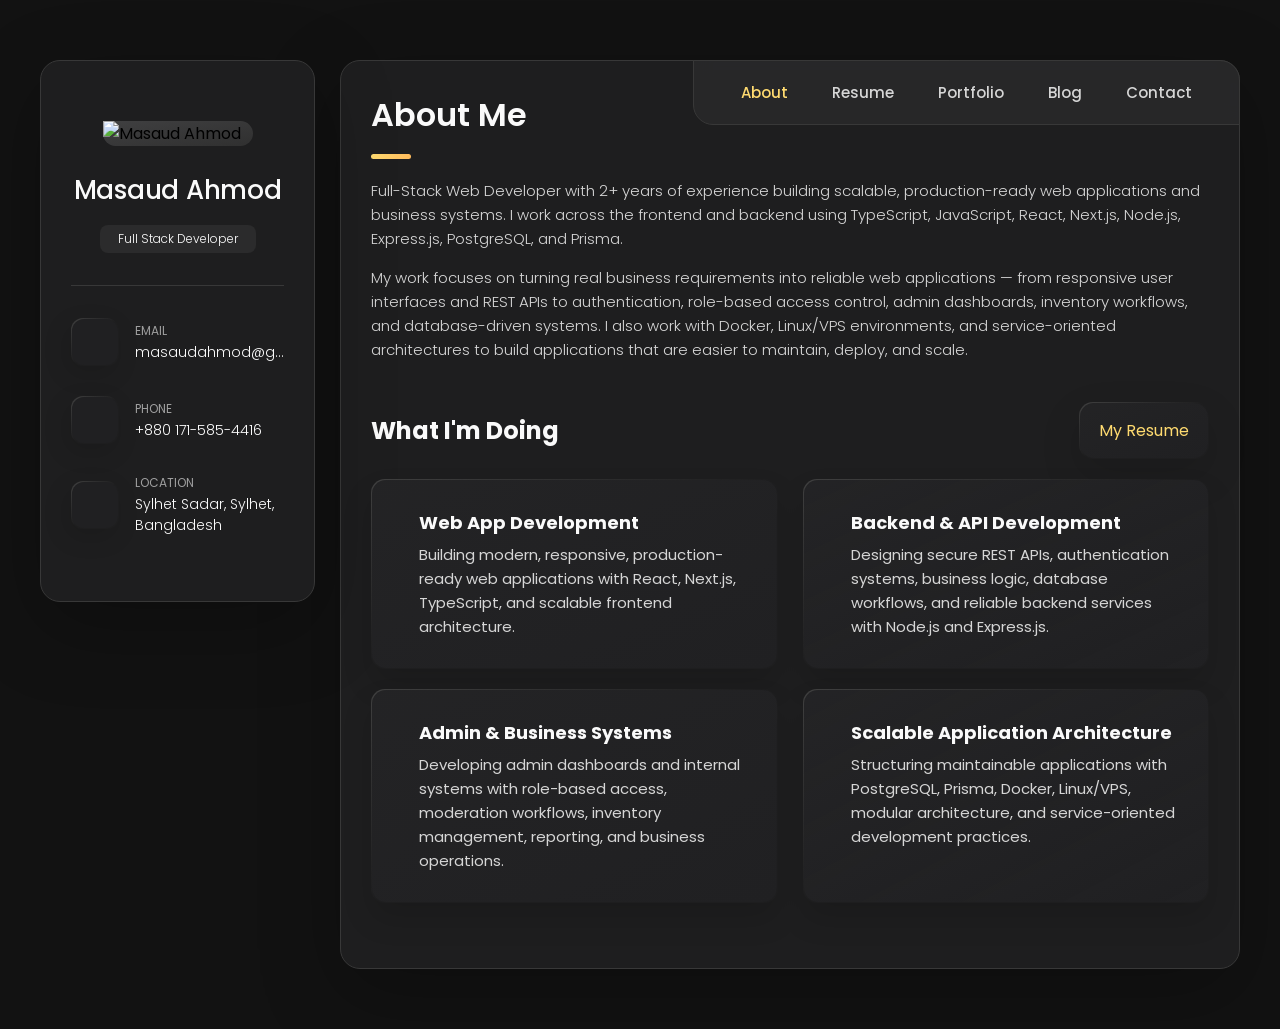
==== commit c130ccdf: "update title css and align button with title" ====
--- a/index.html
+++ b/index.html
@@ -243,17 +243,18 @@
             and service-oriented architectures to build applications that
             are easier to maintain, deploy, and scale.
           </p>
-          <a href="/assets/MasaudAhmod-full-stack.pdf" target="_blank" class="form-btn">My Resume</a>
         </section>
 
 
         <!--
           - service
-        -->
+          -->
 
         <section class="service">
-
-          <h3 class="h3 service-title">What I'm Doing</h3>
+          <div class="service-title">
+            <h3 class="h3">What I'm Doing</h3>
+            <a href="/assets/MasaudAhmod-full-stack.pdf" target="_blank" class="form-btn">My Resume</a>
+          </div>
 
           <ul class="service-list">
 
--- a/assets/css/style.css
+++ b/assets/css/style.css
@@ -573,6 +573,11 @@
 
 .service-title {
   margin-bottom: 20px;
+  display: flex;
+  justify-content: space-between;
+  flex-wrap: wrap;
+  align-items: center;
+  gap: 10px;
 }
 
 .service-list {
